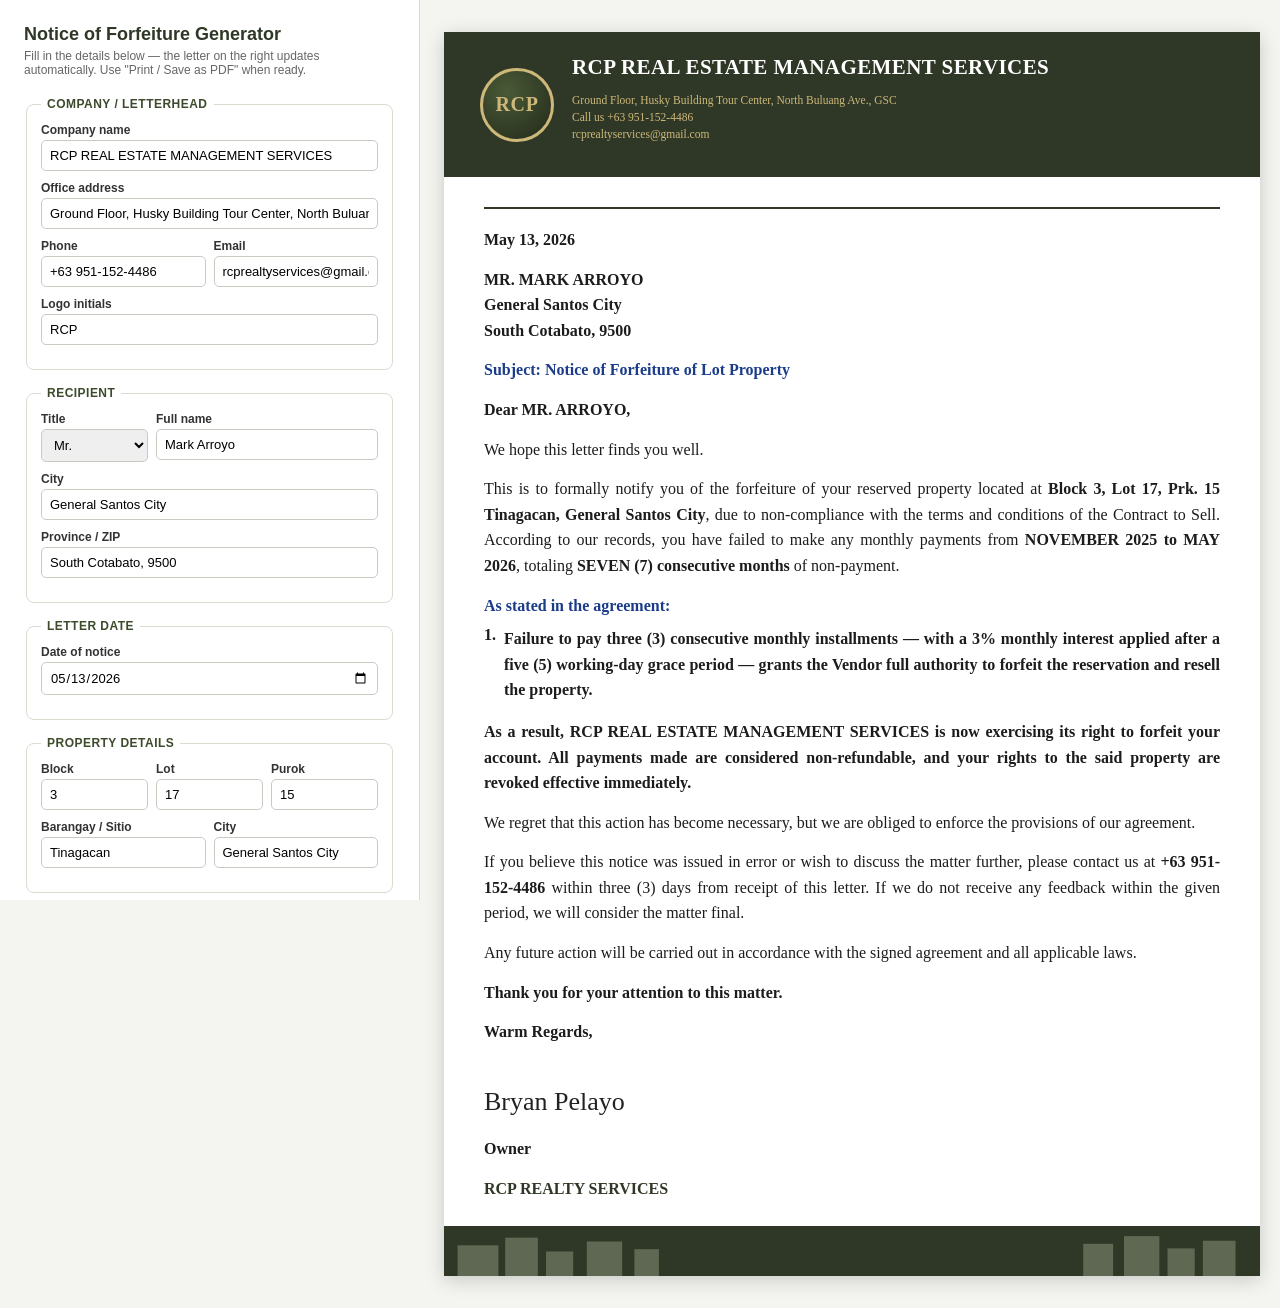
==== index.html @ c997c7ce "Add forfeiture notice generator app Single-file HTML app that reproduces the RCP forfeiture notice l" ====
<!DOCTYPE html>
<html lang="en">
<head>
<meta charset="UTF-8" />
<meta name="viewport" content="width=device-width, initial-scale=1.0" />
<title>Notice of Forfeiture Generator — RCP Real Estate Management Services</title>
<style>
  :root{
    --green-dark:#2f3826;
    --green-mid:#3d4a2c;
    --gold:#cdb87a;
    --navy:#1a3c8a;
    --paper:#ffffff;
    --ink:#1c1c1c;
    --panel-bg:#f4f5f0;
    --border:#d9dccf;
  }
  *{box-sizing:border-box;}
  body{
    margin:0;
    font-family:Georgia, 'Times New Roman', serif;
    background:var(--panel-bg);
    color:var(--ink);
  }
  .app{
    display:flex;
    min-height:100vh;
    align-items:flex-start;
  }
  /* ---------- FORM PANEL ---------- */
  .form-panel{
    width:420px;
    flex-shrink:0;
    background:#fff;
    border-right:1px solid var(--border);
    padding:24px;
    height:100vh;
    overflow-y:auto;
    position:sticky;
    top:0;
    font-family:-apple-system, BlinkMacSystemFont, 'Segoe UI', Roboto, sans-serif;
  }
  .form-panel h1{
    font-size:18px;
    margin:0 0 4px;
    color:var(--green-dark);
  }
  .form-panel .subtitle{
    font-size:12px;
    color:#666;
    margin:0 0 20px;
  }
  fieldset{
    border:1px solid var(--border);
    border-radius:8px;
    margin-bottom:16px;
    padding:12px 14px 14px;
  }
  legend{
    font-size:12px;
    font-weight:700;
    text-transform:uppercase;
    letter-spacing:.04em;
    color:var(--green-mid);
    padding:0 6px;
  }
  .field{
    margin-bottom:10px;
  }
  .field label{
    display:block;
    font-size:12px;
    font-weight:600;
    margin-bottom:3px;
    color:#333;
  }
  .field input, .field select{
    width:100%;
    padding:7px 8px;
    font-size:13px;
    border:1px solid #c9cbc3;
    border-radius:5px;
    font-family:inherit;
  }
  .row2{
    display:grid;
    grid-template-columns:1fr 1fr;
    gap:8px;
  }
  .row3{
    display:grid;
    grid-template-columns:1fr 1fr 1fr;
    gap:8px;
  }
  .calc-note{
    font-size:11.5px;
    color:var(--navy);
    background:#eef1fb;
    border:1px solid #c9d3f2;
    border-radius:6px;
    padding:6px 8px;
    margin-top:2px;
  }
  .actions{
    display:flex;
    gap:8px;
    flex-wrap:wrap;
    margin-top:8px;
  }
  button{
    font-family:inherit;
    font-size:13px;
    font-weight:600;
    padding:9px 14px;
    border-radius:6px;
    border:1px solid var(--green-dark);
    cursor:pointer;
  }
  #printBtn{
    background:var(--green-dark);
    color:#fff;
    flex:1 1 auto;
  }
  #printBtn:hover{ background:var(--green-mid); }
  #resetBtn, #clearBtn{
    background:#fff;
    color:var(--green-dark);
  }
  .autosave-note{
    font-size:11px;
    color:#888;
    margin-top:10px;
  }
  .legal-note{
    font-size:11px;
    color:#8a6d00;
    background:#fff8e1;
    border:1px solid #f0e0a0;
    border-radius:6px;
    padding:8px 10px;
    margin-top:16px;
    line-height:1.4;
  }

  /* ---------- PREVIEW PANEL ---------- */
  .preview-panel{
    flex:1;
    display:flex;
    justify-content:center;
    padding:32px 24px;
  }
  .letter{
    width:8.5in;
    max-width:100%;
    min-height:11in;
    background:var(--paper);
    box-shadow:0 4px 18px rgba(0,0,0,.18);
    display:flex;
    flex-direction:column;
  }
  .letter-header{
    background:var(--green-dark);
    color:#fff;
    padding:22px 36px;
    display:flex;
    align-items:center;
    gap:18px;
    -webkit-print-color-adjust:exact;
    print-color-adjust:exact;
  }
  .logo-badge{
    width:74px;
    height:74px;
    border-radius:50%;
    background:radial-gradient(circle at 35% 30%, #4a5a37, #22291a);
    border:3px solid var(--gold);
    display:flex;
    align-items:center;
    justify-content:center;
    flex-shrink:0;
    color:var(--gold);
    font-weight:700;
    font-size:20px;
    letter-spacing:.03em;
    -webkit-print-color-adjust:exact;
    print-color-adjust:exact;
  }
  .header-text .company-name{
    font-size:21px;
    font-weight:700;
    letter-spacing:.02em;
    line-height:1.25;
    margin:0 0 6px;
  }
  .header-text .company-meta{
    font-size:11.5px;
    color:var(--gold);
    line-height:1.5;
  }
  .letter-body{
    flex:1;
    padding:30px 40px 10px;
    border-bottom:4px solid var(--green-dark);
  }
  .rule{
    border:none;
    border-top:2px solid var(--green-dark);
    margin:0 0 18px;
  }
  .letter-date{
    font-weight:700;
    margin-bottom:16px;
  }
  .recipient-block{
    font-weight:700;
    margin-bottom:16px;
    line-height:1.5;
  }
  .subject-line{
    font-weight:700;
    color:var(--navy);
    margin-bottom:16px;
  }
  .salutation{
    font-weight:700;
    margin-bottom:14px;
  }
  .letter-body p{
    line-height:1.6;
    margin:0 0 14px;
    text-align:justify;
  }
  .letter-body p.bold{
    font-weight:700;
  }
  .letter-body .heading-line{
    font-weight:700;
    color:var(--navy);
    margin-bottom:8px;
  }
  .terms-item{
    display:flex;
    gap:8px;
    margin-bottom:16px;
  }
  .terms-item .num{
    font-weight:700;
  }
  .terms-item p{
    margin:0;
    font-weight:700;
    line-height:1.6;
    text-align:justify;
  }
  .closing{
    margin-top:10px;
  }
  .closing .warm{
    font-weight:700;
    margin-bottom:36px;
  }
  .sig-name{
    font-family:'Brush Script MT','Segoe Script',cursive;
    font-size:26px;
    margin-bottom:2px;
    color:#222;
  }
  .sig-title{
    font-weight:700;
  }
  .sig-company{
    font-weight:700;
    color:var(--green-dark);
  }
  .letter-footer{
    height:46px;
    background:var(--green-dark);
    position:relative;
    overflow:hidden;
    -webkit-print-color-adjust:exact;
    print-color-adjust:exact;
  }
  .letter-footer svg{
    position:absolute;
    bottom:0;
    left:0;
    width:100%;
    height:100%;
    opacity:.45;
  }

  mark{
    background:none;
    font-weight:700;
    color:inherit;
  }

  @media print{
    .form-panel{ display:none; }
    .preview-panel{ padding:0; }
    body{ background:#fff; }
    .letter{ box-shadow:none; width:auto; min-height:auto; }
    @page{ size: Letter; margin: 0; }
  }

  @media (max-width: 900px){
    .app{ flex-direction:column; }
    .form-panel{ width:100%; height:auto; position:relative; }
    .letter{ width:100%; }
  }
</style>
</head>
<body>
<div class="app">

  <!-- ============ FORM PANEL ============ -->
  <div class="form-panel">
    <h1>Notice of Forfeiture Generator</h1>
    <p class="subtitle">Fill in the details below — the letter on the right updates automatically. Use "Print / Save as PDF" when ready.</p>

    <form id="noticeForm" autocomplete="off">

      <fieldset>
        <legend>Company / Letterhead</legend>
        <div class="field">
          <label for="companyName">Company name</label>
          <input id="companyName" type="text" />
        </div>
        <div class="field">
          <label for="companyAddress">Office address</label>
          <input id="companyAddress" type="text" />
        </div>
        <div class="row2">
          <div class="field">
            <label for="companyPhone">Phone</label>
            <input id="companyPhone" type="text" />
          </div>
          <div class="field">
            <label for="companyEmail">Email</label>
            <input id="companyEmail" type="text" />
          </div>
        </div>
        <div class="field">
          <label for="logoInitials">Logo initials</label>
          <input id="logoInitials" type="text" maxlength="4" />
        </div>
      </fieldset>

      <fieldset>
        <legend>Recipient</legend>
        <div class="row3">
          <div class="field">
            <label for="recipientTitle">Title</label>
            <select id="recipientTitle">
              <option>Mr.</option>
              <option>Ms.</option>
              <option>Mrs.</option>
              <option>Engr.</option>
              <option>Atty.</option>
            </select>
          </div>
          <div class="field" style="grid-column:span 2;">
            <label for="recipientName">Full name</label>
            <input id="recipientName" type="text" placeholder="Mark Arroyo" />
          </div>
        </div>
        <div class="field">
          <label for="recipientCity">City</label>
          <input id="recipientCity" type="text" />
        </div>
        <div class="field">
          <label for="recipientProvince">Province / ZIP</label>
          <input id="recipientProvince" type="text" />
        </div>
      </fieldset>

      <fieldset>
        <legend>Letter date</legend>
        <div class="field">
          <label for="letterDate">Date of notice</label>
          <input id="letterDate" type="date" />
        </div>
      </fieldset>

      <fieldset>
        <legend>Property details</legend>
        <div class="row3">
          <div class="field">
            <label for="block">Block</label>
            <input id="block" type="text" />
          </div>
          <div class="field">
            <label for="lot">Lot</label>
            <input id="lot" type="text" />
          </div>
          <div class="field">
            <label for="purok">Purok</label>
            <input id="purok" type="text" />
          </div>
        </div>
        <div class="row2">
          <div class="field">
            <label for="barangay">Barangay / Sitio</label>
            <input id="barangay" type="text" />
          </div>
          <div class="field">
            <label for="propertyCity">City</label>
            <input id="propertyCity" type="text" />
          </div>
        </div>
      </fieldset>

      <fieldset>
        <legend>Non-payment period</legend>
        <div class="row2">
          <div class="field">
            <label for="delinqStart">First unpaid month</label>
            <input id="delinqStart" type="month" />
          </div>
          <div class="field">
            <label for="delinqEnd">Latest unpaid month</label>
            <input id="delinqEnd" type="month" />
          </div>
        </div>
        <div class="calc-note" id="calcNote">Months delayed will be calculated automatically.</div>
      </fieldset>

      <fieldset>
        <legend>Contract terms</legend>
        <div class="row3">
          <div class="field">
            <label for="installmentThreshold">Missed installments that trigger forfeiture</label>
            <input id="installmentThreshold" type="number" min="1" />
          </div>
          <div class="field">
            <label for="interestRate">Monthly interest (%)</label>
            <input id="interestRate" type="number" min="0" step="0.1" />
          </div>
          <div class="field">
            <label for="graceDays">Grace period (days)</label>
            <input id="graceDays" type="number" min="0" />
          </div>
        </div>
        <div class="field">
          <label for="contestDays">Days to contest notice after receipt</label>
          <input id="contestDays" type="number" min="0" />
        </div>
      </fieldset>

      <fieldset>
        <legend>Signatory</legend>
        <div class="field">
          <label for="signatoryName">Name</label>
          <input id="signatoryName" type="text" />
        </div>
        <div class="row2">
          <div class="field">
            <label for="signatoryTitle">Title</label>
            <input id="signatoryTitle" type="text" />
          </div>
          <div class="field">
            <label for="signatoryCompany">Signing for</label>
            <input id="signatoryCompany" type="text" />
          </div>
        </div>
      </fieldset>

    </form>

    <div class="actions">
      <button id="printBtn" type="button">Print / Save as PDF</button>
      <button id="resetBtn" type="button">Reset to sample</button>
      <button id="clearBtn" type="button">Clear draft</button>
    </div>
    <p class="autosave-note">Your entries are saved automatically in this browser (nothing is uploaded anywhere).</p>
    <p class="legal-note">This tool only formats the letter you already use. It is not legal advice — have counsel confirm the notice period and forfeiture terms comply with your Contract to Sell and applicable law (e.g. RA 6552) before sending.</p>
  </div>

  <!-- ============ PREVIEW PANEL ============ -->
  <div class="preview-panel">
    <div class="letter" id="letter">
      <div class="letter-header">
        <div class="logo-badge" id="outLogo">RCP</div>
        <div class="header-text">
          <p class="company-name" id="outCompanyName"></p>
          <p class="company-meta">
            <span id="outCompanyAddress"></span><br/>
            Call us <span id="outCompanyPhone"></span><br/>
            <span id="outCompanyEmail"></span>
          </p>
        </div>
      </div>

      <div class="letter-body">
        <hr class="rule" />
        <p class="letter-date" id="outDate"></p>

        <p class="recipient-block" id="outRecipientBlock"></p>

        <p class="subject-line">Subject: Notice of Forfeiture of Lot Property</p>

        <p class="salutation" id="outSalutation"></p>

        <p>We hope this letter finds you well.</p>

        <p id="outPara1"></p>

        <p class="heading-line">As stated in the agreement:</p>

        <div class="terms-item">
          <span class="num">1.</span>
          <p id="outTermsItem"></p>
        </div>

        <p class="bold" id="outPara2"></p>

        <p>We regret that this action has become necessary, but we are obliged to enforce the provisions of our agreement.</p>

        <p id="outPara3"></p>

        <p>Any future action will be carried out in accordance with the signed agreement and all applicable laws.</p>

        <p class="bold">Thank you for your attention to this matter.</p>

        <div class="closing">
          <p class="warm">Warm Regards,</p>
          <p class="sig-name" id="outSigName"></p>
          <p class="sig-title" id="outSigTitle"></p>
          <p class="sig-company" id="outSigCompany"></p>
        </div>
      </div>

      <div class="letter-footer">
        <svg viewBox="0 0 600 60" preserveAspectRatio="none">
          <rect x="10" y="20" width="30" height="40" fill="#9aa38a"/>
          <rect x="45" y="10" width="24" height="50" fill="#9aa38a"/>
          <rect x="75" y="28" width="20" height="32" fill="#9aa38a"/>
          <rect x="105" y="15" width="26" height="45" fill="#9aa38a"/>
          <rect x="140" y="25" width="18" height="35" fill="#9aa38a"/>
          <rect x="470" y="18" width="22" height="42" fill="#9aa38a"/>
          <rect x="500" y="8" width="26" height="52" fill="#9aa38a"/>
          <rect x="532" y="24" width="20" height="36" fill="#9aa38a"/>
          <rect x="558" y="14" width="24" height="46" fill="#9aa38a"/>
        </svg>
      </div>
    </div>
  </div>

</div>

<script>
(function(){
  const STORAGE_KEY = 'forfeitureNoticeDraft_v1';

  const SAMPLE = {
    companyName: 'RCP REAL ESTATE MANAGEMENT SERVICES',
    companyAddress: 'Ground Floor, Husky Building Tour Center, North Buluang Ave., GSC',
    companyPhone: '+63 951-152-4486',
    companyEmail: 'rcprealtyservices@gmail.com',
    logoInitials: 'RCP',
    recipientTitle: 'Mr.',
    recipientName: 'Mark Arroyo',
    recipientCity: 'General Santos City',
    recipientProvince: 'South Cotabato, 9500',
    letterDate: '2026-05-13',
    block: '3',
    lot: '17',
    purok: '15',
    barangay: 'Tinagacan',
    propertyCity: 'General Santos City',
    delinqStart: '2025-11',
    delinqEnd: '2026-05',
    installmentThreshold: 3,
    interestRate: 3,
    graceDays: 5,
    contestDays: 3,
    signatoryName: 'Bryan Pelayo',
    signatoryTitle: 'Owner',
    signatoryCompany: 'RCP Realty Services'
  };

  const fieldIds = Object.keys(SAMPLE);

  const ONES = ['zero','one','two','three','four','five','six','seven','eight','nine','ten',
    'eleven','twelve','thirteen','fourteen','fifteen','sixteen','seventeen','eighteen','nineteen'];
  const TENS = ['','','twenty','thirty','forty','fifty','sixty','seventy','eighty','ninety'];

  function numberToWords(n){
    n = Math.max(0, Math.round(Number(n) || 0));
    if (n < 20) return ONES[n];
    if (n < 100){
      const t = Math.floor(n/10), o = n%10;
      return TENS[t] + (o ? '-' + ONES[o] : '');
    }
    return String(n);
  }

  function monthYearLabel(monthValue){
    if (!monthValue) return '';
    const [y, m] = monthValue.split('-').map(Number);
    const d = new Date(y, m - 1, 1);
    return d.toLocaleDateString('en-US', { month: 'long', year: 'numeric' }).toUpperCase();
  }

  function monthsBetweenInclusive(startValue, endValue){
    if (!startValue || !endValue) return 0;
    const [sy, sm] = startValue.split('-').map(Number);
    const [ey, em] = endValue.split('-').map(Number);
    const diff = (ey * 12 + em) - (sy * 12 + sm) + 1;
    return diff > 0 ? diff : 0;
  }

  function formatLongDate(dateValue){
    if (!dateValue) return '';
    const [y, m, d] = dateValue.split('-').map(Number);
    const dt = new Date(y, m - 1, d);
    return dt.toLocaleDateString('en-US', { month: 'long', day: 'numeric', year: 'numeric' });
  }

  function getValues(){
    const v = {};
    fieldIds.forEach(id => {
      const el = document.getElementById(id);
      if (!el) return;
      v[id] = el.value;
    });
    return v;
  }

  function setValues(v){
    fieldIds.forEach(id => {
      const el = document.getElementById(id);
      if (!el) return;
      el.value = v[id] !== undefined && v[id] !== '' ? v[id] : SAMPLE[id];
    });
  }

  function saveDraft(){
    try{
      localStorage.setItem(STORAGE_KEY, JSON.stringify(getValues()));
    }catch(e){ /* storage unavailable, ignore */ }
  }

  function loadDraft(){
    try{
      const raw = localStorage.getItem(STORAGE_KEY);
      return raw ? JSON.parse(raw) : null;
    }catch(e){ return null; }
  }

  function render(){
    const v = getValues();

    const monthsCount = monthsBetweenInclusive(v.delinqStart, v.delinqEnd);
    const monthsWord = numberToWords(monthsCount).toUpperCase();
    const startLabel = monthYearLabel(v.delinqStart);
    const endLabel = monthYearLabel(v.delinqEnd);

    const installmentWord = numberToWords(v.installmentThreshold);
    const graceWord = numberToWords(v.graceDays);
    const contestWord = numberToWords(v.contestDays);

    const recipientFull = `${v.recipientTitle} ${v.recipientName}`.trim();
    const recipientLastName = (v.recipientName || '').trim().split(/\s+/).slice(-1)[0] || '';

    document.getElementById('outLogo').textContent = (v.logoInitials || 'RCP').toUpperCase();
    document.getElementById('outCompanyName').textContent = v.companyName;
    document.getElementById('outCompanyAddress').textContent = v.companyAddress;
    document.getElementById('outCompanyPhone').textContent = v.companyPhone;
    document.getElementById('outCompanyEmail').textContent = v.companyEmail;

    document.getElementById('outDate').textContent = formatLongDate(v.letterDate);

    document.getElementById('outRecipientBlock').innerHTML =
      `${recipientFull.toUpperCase()}<br/>${v.recipientCity}<br/>${v.recipientProvince}`;

    document.getElementById('outSalutation').textContent =
      `Dear ${v.recipientTitle.toUpperCase()} ${recipientLastName.toUpperCase()},`;

    document.getElementById('outPara1').innerHTML =
      `This is to formally notify you of the forfeiture of your reserved property located at ` +
      `<mark>Block ${v.block}, Lot ${v.lot}, Prk. ${v.purok} ${v.barangay}, ${v.propertyCity}</mark>, ` +
      `due to non-compliance with the terms and conditions of the Contract to Sell. According to our records, ` +
      `you have failed to make any monthly payments from <mark>${startLabel} to ${endLabel}</mark>, totaling ` +
      `<mark>${monthsWord} (${monthsCount}) consecutive months</mark> of non-payment.`;

    document.getElementById('outTermsItem').textContent =
      `Failure to pay ${installmentWord} (${v.installmentThreshold}) consecutive monthly installments ` +
      `— with a ${v.interestRate}% monthly interest applied after a ${graceWord} (${v.graceDays}) working-day grace period ` +
      `— grants the Vendor full authority to forfeit the reservation and resell the property.`;

    document.getElementById('outPara2').textContent =
      `As a result, ${v.companyName} is now exercising its right to forfeit your account. All payments made are ` +
      `considered non-refundable, and your rights to the said property are revoked effective immediately.`;

    document.getElementById('outPara3').innerHTML =
      `If you believe this notice was issued in error or wish to discuss the matter further, please contact us at ` +
      `<mark>${v.companyPhone}</mark> within ${contestWord} (${v.contestDays}) days from receipt of this letter. ` +
      `If we do not receive any feedback within the given period, we will consider the matter final.`;

    document.getElementById('outSigName').textContent = v.signatoryName;
    document.getElementById('outSigTitle').textContent = v.signatoryTitle;
    document.getElementById('outSigCompany').textContent = v.signatoryCompany.toUpperCase();

    if (monthsCount > 0 && v.delinqStart && v.delinqEnd){
      document.getElementById('calcNote').textContent =
        `= ${monthsWord.toUpperCase()} (${monthsCount}) consecutive month${monthsCount === 1 ? '' : 's'} of non-payment.`;
    } else {
      document.getElementById('calcNote').textContent = 'Months delayed will be calculated automatically.';
    }

    saveDraft();
  }

  function init(){
    const saved = loadDraft();
    setValues(saved || SAMPLE);
    render();

    document.getElementById('noticeForm').addEventListener('input', render);

    document.getElementById('printBtn').addEventListener('click', () => window.print());

    document.getElementById('resetBtn').addEventListener('click', () => {
      setValues(SAMPLE);
      render();
    });

    document.getElementById('clearBtn').addEventListener('click', () => {
      try{ localStorage.removeItem(STORAGE_KEY); }catch(e){}
      setValues(SAMPLE);
      render();
    });
  }

  document.addEventListener('DOMContentLoaded', init);
})();
</script>
</body>
</html>
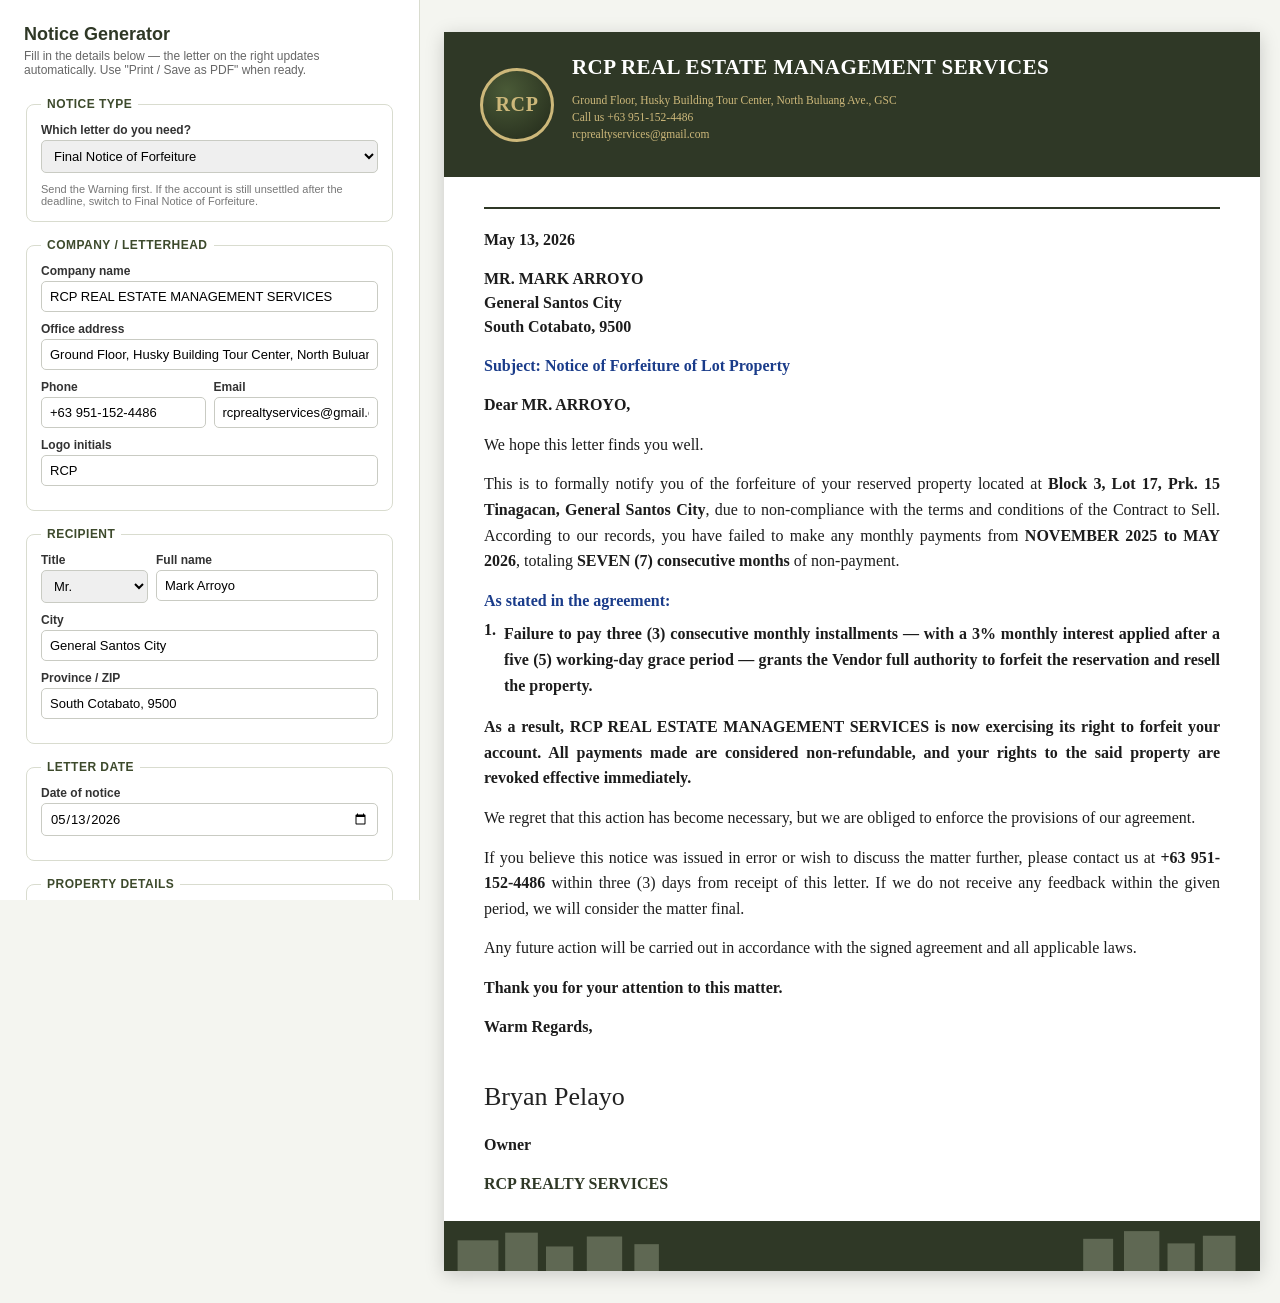
==== commit 9b1c5066: "Add Warning notice as a second letter type The app now supports two notice types via a dropdown: the" ====
--- a/index.html
+++ b/index.html
@@ -3,7 +3,7 @@
 <head>
 <meta charset="UTF-8" />
 <meta name="viewport" content="width=device-width, initial-scale=1.0" />
-<title>Notice of Forfeiture Generator — RCP Real Estate Management Services</title>
+<title>Notice Generator — RCP Real Estate Management Services</title>
 <style>
   :root{
     --green-dark:#2f3826;
@@ -56,6 +56,10 @@
     margin-bottom:16px;
     padding:12px 14px 14px;
   }
+  fieldset.type-warning{
+    border-color:#e3c98a;
+    background:#fffdf6;
+  }
   legend{
     font-size:12px;
     font-weight:700;
@@ -100,6 +104,11 @@
     border-radius:6px;
     padding:6px 8px;
     margin-top:2px;
+  }
+  .helper-note{
+    font-size:11px;
+    color:#777;
+    margin:2px 0 0;
   }
   .actions{
     display:flex;
@@ -207,33 +216,29 @@
     border-top:2px solid var(--green-dark);
     margin:0 0 18px;
   }
-  .letter-date{
-    font-weight:700;
-    margin-bottom:16px;
-  }
-  .recipient-block{
-    font-weight:700;
-    margin-bottom:16px;
-    line-height:1.5;
-  }
-  .subject-line{
-    font-weight:700;
-    color:var(--navy);
-    margin-bottom:16px;
-  }
-  .salutation{
-    font-weight:700;
-    margin-bottom:14px;
-  }
   .letter-body p{
     line-height:1.6;
     margin:0 0 14px;
     text-align:justify;
   }
+  .letter-body p.letter-date{
+    font-weight:700;
+  }
+  .letter-body p.recipient-block{
+    font-weight:700;
+    line-height:1.5;
+  }
+  .letter-body p.subject-line{
+    font-weight:700;
+    color:var(--navy);
+  }
+  .letter-body p.salutation{
+    font-weight:700;
+  }
   .letter-body p.bold{
     font-weight:700;
   }
-  .letter-body .heading-line{
+  .letter-body p.heading-line{
     font-weight:700;
     color:var(--navy);
     margin-bottom:8px;
@@ -315,10 +320,22 @@
 
   <!-- ============ FORM PANEL ============ -->
   <div class="form-panel">
-    <h1>Notice of Forfeiture Generator</h1>
+    <h1>Notice Generator</h1>
     <p class="subtitle">Fill in the details below — the letter on the right updates automatically. Use "Print / Save as PDF" when ready.</p>
 
     <form id="noticeForm" autocomplete="off">
+
+      <fieldset>
+        <legend>Notice type</legend>
+        <div class="field">
+          <label for="noticeType">Which letter do you need?</label>
+          <select id="noticeType">
+            <option value="warning">Warning — possible forfeiture (first notice)</option>
+            <option value="final">Final Notice of Forfeiture</option>
+          </select>
+        </div>
+        <p class="helper-note">Send the Warning first. If the account is still unsettled after the deadline, switch to Final Notice of Forfeiture.</p>
+      </fieldset>
 
       <fieldset>
         <legend>Company / Letterhead</legend>
@@ -425,6 +442,15 @@
         <div class="calc-note" id="calcNote">Months delayed will be calculated automatically.</div>
       </fieldset>
 
+      <fieldset id="warningFieldset" class="type-warning">
+        <legend>Warning notice — settlement deadline</legend>
+        <div class="field">
+          <label for="settleDeadline">Settle balance on or before</label>
+          <input id="settleDeadline" type="date" />
+        </div>
+        <p class="helper-note">Leave blank to default to the last day of the letter's month.</p>
+      </fieldset>
+
       <fieldset>
         <legend>Contract terms</legend>
         <div class="row3">
@@ -472,8 +498,8 @@
       <button id="resetBtn" type="button">Reset to sample</button>
       <button id="clearBtn" type="button">Clear draft</button>
     </div>
-    <p class="autosave-note">Your entries are saved automatically in this browser (nothing is uploaded anywhere).</p>
-    <p class="legal-note">This tool only formats the letter you already use. It is not legal advice — have counsel confirm the notice period and forfeiture terms comply with your Contract to Sell and applicable law (e.g. RA 6552) before sending.</p>
+    <p class="autosave-note">Your entries are saved automatically in this browser (nothing is uploaded anywhere). "Reset to sample" loads the example matching the notice type selected above.</p>
+    <p class="legal-note">This tool only formats the letter you already use. It is not legal advice — have counsel confirm the notice periods and forfeiture terms comply with your Contract to Sell and applicable law (e.g. RA 6552) before sending.</p>
   </div>
 
   <!-- ============ PREVIEW PANEL ============ -->
@@ -493,41 +519,7 @@
 
       <div class="letter-body">
         <hr class="rule" />
-        <p class="letter-date" id="outDate"></p>
-
-        <p class="recipient-block" id="outRecipientBlock"></p>
-
-        <p class="subject-line">Subject: Notice of Forfeiture of Lot Property</p>
-
-        <p class="salutation" id="outSalutation"></p>
-
-        <p>We hope this letter finds you well.</p>
-
-        <p id="outPara1"></p>
-
-        <p class="heading-line">As stated in the agreement:</p>
-
-        <div class="terms-item">
-          <span class="num">1.</span>
-          <p id="outTermsItem"></p>
-        </div>
-
-        <p class="bold" id="outPara2"></p>
-
-        <p>We regret that this action has become necessary, but we are obliged to enforce the provisions of our agreement.</p>
-
-        <p id="outPara3"></p>
-
-        <p>Any future action will be carried out in accordance with the signed agreement and all applicable laws.</p>
-
-        <p class="bold">Thank you for your attention to this matter.</p>
-
-        <div class="closing">
-          <p class="warm">Warm Regards,</p>
-          <p class="sig-name" id="outSigName"></p>
-          <p class="sig-title" id="outSigTitle"></p>
-          <p class="sig-company" id="outSigCompany"></p>
-        </div>
+        <div id="letterContent"></div>
       </div>
 
       <div class="letter-footer">
@@ -550,9 +542,10 @@
 
 <script>
 (function(){
-  const STORAGE_KEY = 'forfeitureNoticeDraft_v1';
-
-  const SAMPLE = {
+  const STORAGE_KEY = 'noticeGeneratorDraft_v2';
+
+  const SAMPLE_FINAL = {
+    noticeType: 'final',
     companyName: 'RCP REAL ESTATE MANAGEMENT SERVICES',
     companyAddress: 'Ground Floor, Husky Building Tour Center, North Buluang Ave., GSC',
     companyPhone: '+63 951-152-4486',
@@ -570,6 +563,7 @@
     propertyCity: 'General Santos City',
     delinqStart: '2025-11',
     delinqEnd: '2026-05',
+    settleDeadline: '',
     installmentThreshold: 3,
     interestRate: 3,
     graceDays: 5,
@@ -579,7 +573,36 @@
     signatoryCompany: 'RCP Realty Services'
   };
 
-  const fieldIds = Object.keys(SAMPLE);
+  const SAMPLE_WARNING = {
+    noticeType: 'warning',
+    companyName: 'RCP REAL ESTATE MANAGEMENT SERVICES',
+    companyAddress: 'Ground Floor, Husky Building Tour Center, North Buluang Ave., GSC',
+    companyPhone: '+63 951-152-4486',
+    companyEmail: 'rcprealtyservices@gmail.com',
+    logoInitials: 'RCP',
+    recipientTitle: 'Ms.',
+    recipientName: 'Precy Perez',
+    recipientCity: 'General Santos City',
+    recipientProvince: 'South Cotabato, 9500',
+    letterDate: '2026-03-19',
+    block: '1',
+    lot: '12',
+    purok: '10',
+    barangay: 'Tinagacan',
+    propertyCity: 'General Santos City',
+    delinqStart: '2025-07',
+    delinqEnd: '2026-03',
+    settleDeadline: '2026-03-31',
+    installmentThreshold: 3,
+    interestRate: 3,
+    graceDays: 5,
+    contestDays: 3,
+    signatoryName: 'Bryan Pelayo',
+    signatoryTitle: 'Owner',
+    signatoryCompany: 'RCP Realty Services'
+  };
+
+  const fieldIds = Object.keys(SAMPLE_FINAL);
 
   const ONES = ['zero','one','two','three','four','five','six','seven','eight','nine','ten',
     'eleven','twelve','thirteen','fourteen','fifteen','sixteen','seventeen','eighteen','nineteen'];
@@ -617,6 +640,19 @@
     return dt.toLocaleDateString('en-US', { month: 'long', day: 'numeric', year: 'numeric' });
   }
 
+  function lastDayOfMonthLabel(dateValue){
+    if (!dateValue) return '';
+    const [y, m] = dateValue.split('-').map(Number);
+    const dt = new Date(y, m, 0);
+    return dt.toLocaleDateString('en-US', { month: 'long', day: 'numeric', year: 'numeric' });
+  }
+
+  function escapeHtml(str){
+    return String(str || '').replace(/[&<>"']/g, ch => ({
+      '&':'&amp;', '<':'&lt;', '>':'&gt;', '"':'&quot;', "'":'&#39;'
+    }[ch]));
+  }
+
   function getValues(){
     const v = {};
     fieldIds.forEach(id => {
@@ -631,7 +667,8 @@
     fieldIds.forEach(id => {
       const el = document.getElementById(id);
       if (!el) return;
-      el.value = v[id] !== undefined && v[id] !== '' ? v[id] : SAMPLE[id];
+      const fallback = (v.noticeType === 'warning' ? SAMPLE_WARNING : SAMPLE_FINAL)[id];
+      el.value = v[id] !== undefined && v[id] !== '' ? v[id] : (fallback !== undefined ? fallback : '');
     });
   }
 
@@ -648,20 +685,107 @@
     }catch(e){ return null; }
   }
 
+  function toggleTypeFields(v){
+    document.getElementById('warningFieldset').style.display = v.noticeType === 'warning' ? '' : 'none';
+  }
+
+  function buildFinalBody(v, d){
+    return `
+      <p class="letter-date">${d.dateFormatted}</p>
+      <p class="recipient-block">${escapeHtml(d.recipientFull.toUpperCase())}<br/>${escapeHtml(v.recipientCity)}<br/>${escapeHtml(v.recipientProvince)}</p>
+      <p class="subject-line">Subject: Notice of Forfeiture of Lot Property</p>
+      <p class="salutation">Dear ${escapeHtml(v.recipientTitle.toUpperCase())} ${escapeHtml(d.recipientLastName.toUpperCase())},</p>
+      <p>We hope this letter finds you well.</p>
+      <p>This is to formally notify you of the forfeiture of your reserved property located at
+        <mark>Block ${escapeHtml(v.block)}, Lot ${escapeHtml(v.lot)}, Prk. ${escapeHtml(v.purok)} ${escapeHtml(v.barangay)}, ${escapeHtml(v.propertyCity)}</mark>,
+        due to non-compliance with the terms and conditions of the Contract to Sell. According to our records,
+        you have failed to make any monthly payments from <mark>${d.startLabel} to ${d.endLabel}</mark>, totaling
+        <mark>${d.monthsWord.toUpperCase()} (${d.monthsCount}) consecutive months</mark> of non-payment.</p>
+      <p class="heading-line">As stated in the agreement:</p>
+      <div class="terms-item">
+        <span class="num">1.</span>
+        <p>Failure to pay ${d.installmentWord} (${escapeHtml(String(v.installmentThreshold))}) consecutive monthly installments
+          — with a ${escapeHtml(String(v.interestRate))}% monthly interest applied after a ${d.graceWord} (${escapeHtml(String(v.graceDays))}) working-day grace period
+          — grants the Vendor full authority to forfeit the reservation and resell the property.</p>
+      </div>
+      <p class="bold">As a result, ${escapeHtml(v.companyName)} is now exercising its right to forfeit your account. All payments made are
+        considered non-refundable, and your rights to the said property are revoked effective immediately.</p>
+      <p>We regret that this action has become necessary, but we are obliged to enforce the provisions of our agreement.</p>
+      <p>If you believe this notice was issued in error or wish to discuss the matter further, please contact us at
+        <mark>${escapeHtml(v.companyPhone)}</mark> within ${d.contestWord} (${escapeHtml(String(v.contestDays))}) days from receipt of this letter.
+        If we do not receive any feedback within the given period, we will consider the matter final.</p>
+      <p>Any future action will be carried out in accordance with the signed agreement and all applicable laws.</p>
+      <p class="bold">Thank you for your attention to this matter.</p>
+      <div class="closing">
+        <p class="warm">Warm Regards,</p>
+        <p class="sig-name">${escapeHtml(v.signatoryName)}</p>
+        <p class="sig-title">${escapeHtml(v.signatoryTitle)}</p>
+        <p class="sig-company">${escapeHtml(v.signatoryCompany.toUpperCase())}</p>
+      </div>
+    `;
+  }
+
+  function buildWarningBody(v, d){
+    return `
+      <p class="letter-date">${d.dateFormatted}</p>
+      <p class="recipient-block">${escapeHtml(d.recipientFull)}<br/>${escapeHtml(v.recipientCity)}<br/>${escapeHtml(v.recipientProvince)}</p>
+      <p class="subject-line">Subject: Notice of Warning for Possible Forfeiture of Lot Property</p>
+      <p class="salutation">Dear ${escapeHtml(v.recipientTitle)} ${escapeHtml(d.recipientLastName)},</p>
+      <p>Greetings.</p>
+      <p>We hope this letter finds you well.</p>
+      <p class="bold" style="color:var(--navy)">This is to formally inform you of a warning regarding the possible forfeiture of your reserved property
+        located at Block ${escapeHtml(v.block)}, Lot ${escapeHtml(v.lot)}, Prk. ${escapeHtml(v.purok)} ${escapeHtml(v.barangay)}, ${escapeHtml(v.propertyCity)},
+        due to non-compliance with the terms and conditions stated in your Contract to Sell.</p>
+      <p class="bold" style="color:var(--navy)">Based on our records, there have been no monthly payments made from ${d.startLabel} to ${d.endLabel},
+        totaling ${d.monthsWord} (${d.monthsCount}) consecutive months of non-payment.</p>
+      <p class="heading-line">As stipulated in the agreement:</p>
+      <div class="terms-item">
+        <span class="num">1.</span>
+        <p>Failure to pay ${d.installmentWord} (${escapeHtml(String(v.installmentThreshold))}) consecutive monthly installments
+          — with a corresponding ${escapeHtml(String(v.interestRate))}% monthly interest applied after a ${d.graceWord} (${escapeHtml(String(v.graceDays))}) working-day grace period
+          — grants the Vendor the right to forfeit the reservation and resell the property.</p>
+      </div>
+      <p>In this regard, ${escapeHtml(v.companyName)} is issuing this notice as a formal warning and is respectfully encouraging you
+        to settle your outstanding balance on or before <mark>${d.deadlineFormatted}</mark> to update your account and avoid further action.</p>
+      <p>We regret that this step has become necessary; however, we are obliged to enforce the provisions of the agreement to maintain
+        fairness among all our clients. Should the account remain unsettled, we will be constrained to issue a Final Notice of Forfeiture
+        for the said property.</p>
+      <p>If you believe this notice has been issued in error or if you wish to discuss the matter further, you may contact us at
+        <mark>${escapeHtml(v.companyPhone)}</mark> within ${d.contestWord} (${escapeHtml(String(v.contestDays))}) days of receipt of this letter.
+        Otherwise, failure to respond within the given period will be taken as acknowledgment of this notice. Any further action will be
+        carried out in accordance with the signed agreement and all applicable laws. Thank you for your prompt attention to this matter.</p>
+      <p class="bold">Respectfully,<br/>${escapeHtml(v.companyName)}</p>
+      <div class="closing">
+        <p class="warm">Warm Regards,</p>
+        <p class="sig-name">${escapeHtml(v.signatoryName)}</p>
+        <p class="sig-title">${escapeHtml(v.signatoryTitle)}</p>
+        <p class="sig-company">${escapeHtml(v.signatoryCompany.toUpperCase())}</p>
+      </div>
+    `;
+  }
+
   function render(){
     const v = getValues();
+    toggleTypeFields(v);
 
     const monthsCount = monthsBetweenInclusive(v.delinqStart, v.delinqEnd);
     const monthsWord = numberToWords(monthsCount).toUpperCase();
     const startLabel = monthYearLabel(v.delinqStart);
     const endLabel = monthYearLabel(v.delinqEnd);
 
-    const installmentWord = numberToWords(v.installmentThreshold);
-    const graceWord = numberToWords(v.graceDays);
-    const contestWord = numberToWords(v.contestDays);
-
-    const recipientFull = `${v.recipientTitle} ${v.recipientName}`.trim();
-    const recipientLastName = (v.recipientName || '').trim().split(/\s+/).slice(-1)[0] || '';
+    const d = {
+      dateFormatted: formatLongDate(v.letterDate),
+      recipientFull: `${v.recipientTitle} ${v.recipientName}`.trim(),
+      recipientLastName: (v.recipientName || '').trim().split(/\s+/).slice(-1)[0] || '',
+      monthsCount,
+      monthsWord,
+      startLabel,
+      endLabel,
+      installmentWord: numberToWords(v.installmentThreshold),
+      graceWord: numberToWords(v.graceDays),
+      contestWord: numberToWords(v.contestDays),
+      deadlineFormatted: v.settleDeadline ? formatLongDate(v.settleDeadline) : lastDayOfMonthLabel(v.letterDate)
+    };
 
     document.getElementById('outLogo').textContent = (v.logoInitials || 'RCP').toUpperCase();
     document.getElementById('outCompanyName').textContent = v.companyName;
@@ -669,42 +793,12 @@
     document.getElementById('outCompanyPhone').textContent = v.companyPhone;
     document.getElementById('outCompanyEmail').textContent = v.companyEmail;
 
-    document.getElementById('outDate').textContent = formatLongDate(v.letterDate);
-
-    document.getElementById('outRecipientBlock').innerHTML =
-      `${recipientFull.toUpperCase()}<br/>${v.recipientCity}<br/>${v.recipientProvince}`;
-
-    document.getElementById('outSalutation').textContent =
-      `Dear ${v.recipientTitle.toUpperCase()} ${recipientLastName.toUpperCase()},`;
-
-    document.getElementById('outPara1').innerHTML =
-      `This is to formally notify you of the forfeiture of your reserved property located at ` +
-      `<mark>Block ${v.block}, Lot ${v.lot}, Prk. ${v.purok} ${v.barangay}, ${v.propertyCity}</mark>, ` +
-      `due to non-compliance with the terms and conditions of the Contract to Sell. According to our records, ` +
-      `you have failed to make any monthly payments from <mark>${startLabel} to ${endLabel}</mark>, totaling ` +
-      `<mark>${monthsWord} (${monthsCount}) consecutive months</mark> of non-payment.`;
-
-    document.getElementById('outTermsItem').textContent =
-      `Failure to pay ${installmentWord} (${v.installmentThreshold}) consecutive monthly installments ` +
-      `— with a ${v.interestRate}% monthly interest applied after a ${graceWord} (${v.graceDays}) working-day grace period ` +
-      `— grants the Vendor full authority to forfeit the reservation and resell the property.`;
-
-    document.getElementById('outPara2').textContent =
-      `As a result, ${v.companyName} is now exercising its right to forfeit your account. All payments made are ` +
-      `considered non-refundable, and your rights to the said property are revoked effective immediately.`;
-
-    document.getElementById('outPara3').innerHTML =
-      `If you believe this notice was issued in error or wish to discuss the matter further, please contact us at ` +
-      `<mark>${v.companyPhone}</mark> within ${contestWord} (${v.contestDays}) days from receipt of this letter. ` +
-      `If we do not receive any feedback within the given period, we will consider the matter final.`;
-
-    document.getElementById('outSigName').textContent = v.signatoryName;
-    document.getElementById('outSigTitle').textContent = v.signatoryTitle;
-    document.getElementById('outSigCompany').textContent = v.signatoryCompany.toUpperCase();
+    document.getElementById('letterContent').innerHTML =
+      v.noticeType === 'warning' ? buildWarningBody(v, d) : buildFinalBody(v, d);
 
     if (monthsCount > 0 && v.delinqStart && v.delinqEnd){
       document.getElementById('calcNote').textContent =
-        `= ${monthsWord.toUpperCase()} (${monthsCount}) consecutive month${monthsCount === 1 ? '' : 's'} of non-payment.`;
+        `= ${monthsWord} (${monthsCount}) consecutive month${monthsCount === 1 ? '' : 's'} of non-payment.`;
     } else {
       document.getElementById('calcNote').textContent = 'Months delayed will be calculated automatically.';
     }
@@ -714,7 +808,7 @@
 
   function init(){
     const saved = loadDraft();
-    setValues(saved || SAMPLE);
+    setValues(saved || SAMPLE_FINAL);
     render();
 
     document.getElementById('noticeForm').addEventListener('input', render);
@@ -722,13 +816,14 @@
     document.getElementById('printBtn').addEventListener('click', () => window.print());
 
     document.getElementById('resetBtn').addEventListener('click', () => {
-      setValues(SAMPLE);
+      const currentType = document.getElementById('noticeType').value;
+      setValues(currentType === 'warning' ? SAMPLE_WARNING : SAMPLE_FINAL);
       render();
     });
 
     document.getElementById('clearBtn').addEventListener('click', () => {
       try{ localStorage.removeItem(STORAGE_KEY); }catch(e){}
-      setValues(SAMPLE);
+      setValues(SAMPLE_FINAL);
       render();
     });
   }
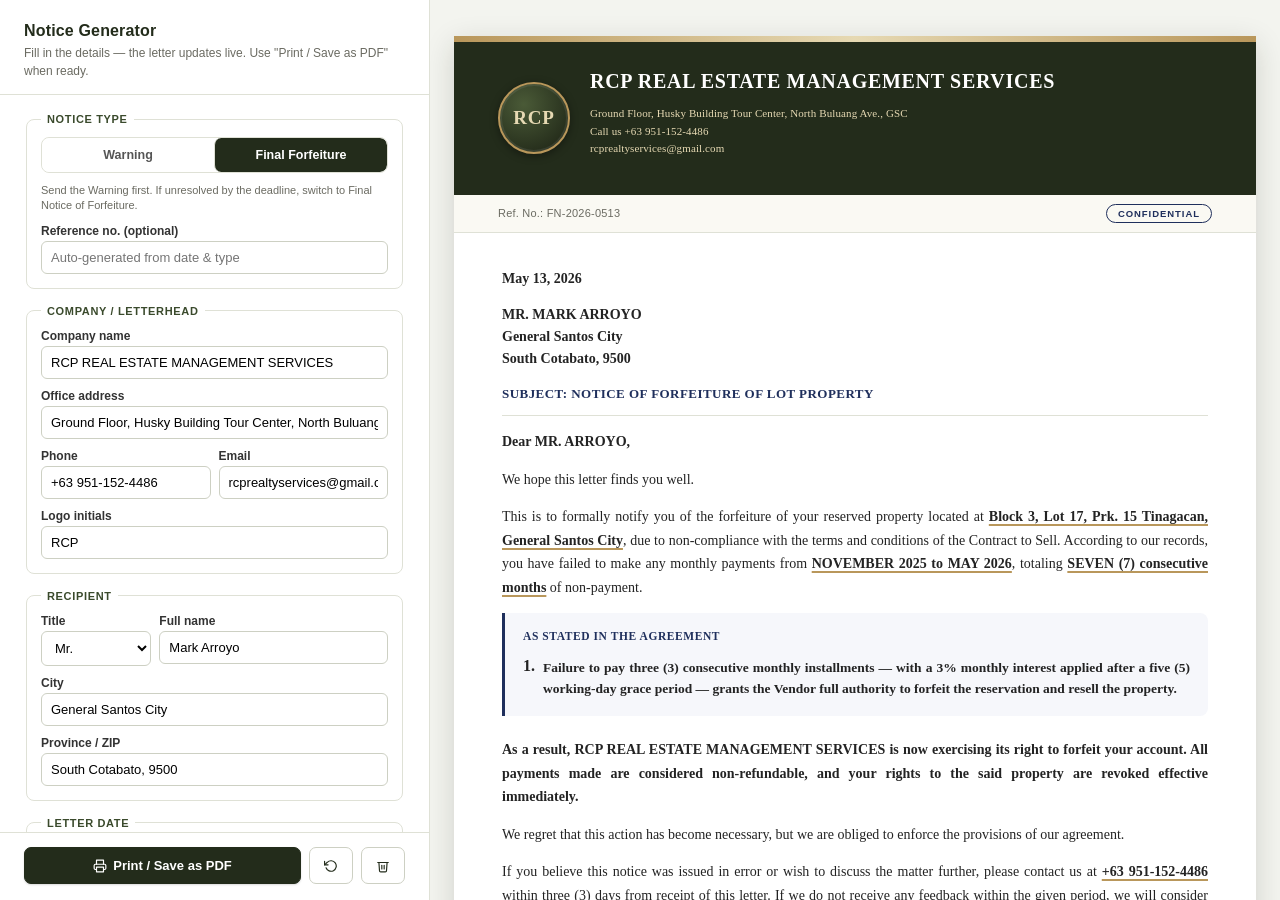
==== commit 72bd04b3: "Polish notice generator visual design Refine the letterhead into a more editorial, professional look" ====
--- a/index.html
+++ b/index.html
@@ -6,50 +6,87 @@
 <title>Notice Generator — RCP Real Estate Management Services</title>
 <style>
   :root{
-    --green-dark:#2f3826;
-    --green-mid:#3d4a2c;
-    --gold:#cdb87a;
-    --navy:#1a3c8a;
+    --green-dark:#232c1b;
+    --green-mid:#3a4a2c;
+    --gold:#b9975b;
+    --gold-light:#e6d9b3;
+    --navy:#1f2f5c;
+    --ink:#232323;
+    --muted:#6b6b62;
+    --panel-bg:#f3f4ef;
+    --border:#dfe1d6;
     --paper:#ffffff;
-    --ink:#1c1c1c;
-    --panel-bg:#f4f5f0;
-    --border:#d9dccf;
+    --callout-bg:#f6f7fb;
   }
   *{box-sizing:border-box;}
   body{
     margin:0;
-    font-family:Georgia, 'Times New Roman', serif;
+    font-family:Georgia, Cambria, 'Times New Roman', serif;
     background:var(--panel-bg);
     color:var(--ink);
   }
   .app{
     display:flex;
-    min-height:100vh;
-    align-items:flex-start;
-  }
+    height:100vh;
+    align-items:stretch;
+  }
+
   /* ---------- FORM PANEL ---------- */
   .form-panel{
-    width:420px;
+    width:430px;
     flex-shrink:0;
     background:#fff;
     border-right:1px solid var(--border);
-    padding:24px;
+    display:flex;
+    flex-direction:column;
     height:100vh;
-    overflow-y:auto;
-    position:sticky;
-    top:0;
     font-family:-apple-system, BlinkMacSystemFont, 'Segoe UI', Roboto, sans-serif;
   }
-  .form-panel h1{
-    font-size:18px;
+  .form-panel-header{
+    padding:22px 24px 14px;
+    border-bottom:1px solid var(--border);
+  }
+  .form-panel-header h1{
+    font-size:16px;
     margin:0 0 4px;
     color:var(--green-dark);
-  }
-  .form-panel .subtitle{
+    letter-spacing:.01em;
+  }
+  .form-panel-header .subtitle{
     font-size:12px;
-    color:#666;
-    margin:0 0 20px;
-  }
+    color:var(--muted);
+    margin:0;
+    line-height:1.5;
+  }
+  .form-scroll{
+    flex:1;
+    overflow-y:auto;
+    padding:18px 24px 24px;
+  }
+
+  .segmented{
+    display:flex;
+    border:1px solid var(--border);
+    border-radius:8px;
+    overflow:hidden;
+    margin-bottom:10px;
+  }
+  .seg-btn{
+    flex:1;
+    padding:10px 8px;
+    font-size:12.5px;
+    font-weight:600;
+    background:#fff;
+    border:none;
+    color:#555;
+    cursor:pointer;
+    transition:background .15s, color .15s;
+    font-family:inherit;
+  }
+  .seg-btn + .seg-btn{ border-left:1px solid var(--border); }
+  .seg-btn.active{ background:var(--green-dark); color:#fff; }
+  .seg-btn:not(.active):hover{ background:#f1f2ec; }
+
   fieldset{
     border:1px solid var(--border);
     border-radius:8px;
@@ -57,20 +94,19 @@
     padding:12px 14px 14px;
   }
   fieldset.type-warning{
-    border-color:#e3c98a;
+    border-color:var(--gold);
     background:#fffdf6;
   }
   legend{
-    font-size:12px;
+    font-size:11px;
     font-weight:700;
     text-transform:uppercase;
-    letter-spacing:.04em;
+    letter-spacing:.06em;
     color:var(--green-mid);
     padding:0 6px;
   }
-  .field{
-    margin-bottom:10px;
-  }
+  .field{ margin-bottom:10px; }
+  .field:last-child{ margin-bottom:0; }
   .field label{
     display:block;
     font-size:12px;
@@ -80,208 +116,251 @@
   }
   .field input, .field select{
     width:100%;
-    padding:7px 8px;
+    padding:8px 9px;
     font-size:13px;
-    border:1px solid #c9cbc3;
-    border-radius:5px;
+    border:1px solid #cdd0c3;
+    border-radius:6px;
     font-family:inherit;
-  }
-  .row2{
-    display:grid;
-    grid-template-columns:1fr 1fr;
-    gap:8px;
-  }
-  .row3{
-    display:grid;
-    grid-template-columns:1fr 1fr 1fr;
-    gap:8px;
-  }
+    background:#fff;
+    transition:border-color .15s, box-shadow .15s;
+  }
+  .field input:focus, .field select:focus{
+    outline:none;
+    border-color:var(--navy);
+    box-shadow:0 0 0 3px rgba(31,47,92,.12);
+  }
+  .field .hint{
+    font-size:10.5px;
+    color:var(--muted);
+    margin-top:3px;
+  }
+  .row2{ display:grid; grid-template-columns:1fr 1fr; gap:8px; }
+  .row3{ display:grid; grid-template-columns:1fr 1fr 1fr; gap:8px; }
   .calc-note{
     font-size:11.5px;
     color:var(--navy);
     background:#eef1fb;
     border:1px solid #c9d3f2;
     border-radius:6px;
-    padding:6px 8px;
+    padding:7px 9px;
     margin-top:2px;
   }
   .helper-note{
     font-size:11px;
-    color:#777;
+    color:var(--muted);
     margin:2px 0 0;
-  }
-  .actions{
-    display:flex;
-    gap:8px;
-    flex-wrap:wrap;
-    margin-top:8px;
-  }
+    line-height:1.4;
+  }
+
+  .form-actions-bar{
+    padding:14px 24px 16px;
+    border-top:1px solid var(--border);
+    background:#fff;
+  }
+  .actions{ display:flex; gap:8px; }
   button{
     font-family:inherit;
     font-size:13px;
     font-weight:600;
-    padding:9px 14px;
-    border-radius:6px;
+    padding:10px 14px;
+    border-radius:7px;
     border:1px solid var(--green-dark);
     cursor:pointer;
-  }
+    display:inline-flex;
+    align-items:center;
+    justify-content:center;
+    gap:6px;
+    transition:background .15s, box-shadow .15s, transform .05s;
+  }
+  button svg{ width:14px; height:14px; flex-shrink:0; }
   #printBtn{
     background:var(--green-dark);
     color:#fff;
     flex:1 1 auto;
+    box-shadow:0 1px 2px rgba(0,0,0,.15);
   }
   #printBtn:hover{ background:var(--green-mid); }
+  #printBtn:active{ transform:translateY(1px); }
   #resetBtn, #clearBtn{
     background:#fff;
     color:var(--green-dark);
-  }
+    border-color:#cdd0c3;
+  }
+  #resetBtn:hover, #clearBtn:hover{ background:#f4f5ef; border-color:var(--green-dark); }
   .autosave-note{
-    font-size:11px;
-    color:#888;
-    margin-top:10px;
+    font-size:10.5px;
+    color:#93938a;
+    margin:10px 0 0;
+    line-height:1.5;
   }
   .legal-note{
-    font-size:11px;
+    font-size:10.5px;
     color:#8a6d00;
     background:#fff8e1;
     border:1px solid #f0e0a0;
     border-radius:6px;
     padding:8px 10px;
-    margin-top:16px;
-    line-height:1.4;
+    margin-top:10px;
+    line-height:1.45;
   }
 
   /* ---------- PREVIEW PANEL ---------- */
   .preview-panel{
     flex:1;
+    overflow-y:auto;
     display:flex;
     justify-content:center;
-    padding:32px 24px;
+    padding:36px 24px;
   }
   .letter{
     width:8.5in;
     max-width:100%;
     min-height:11in;
+    height:fit-content;
     background:var(--paper);
-    box-shadow:0 4px 18px rgba(0,0,0,.18);
+    box-shadow:0 8px 28px rgba(30,35,20,.16), 0 1px 0 rgba(0,0,0,.04);
     display:flex;
     flex-direction:column;
+  }
+  .letter-accent{
+    height:6px;
+    background:linear-gradient(90deg, var(--gold) 0%, var(--gold-light) 50%, var(--gold) 100%);
+    -webkit-print-color-adjust:exact;
+    print-color-adjust:exact;
   }
   .letter-header{
     background:var(--green-dark);
     color:#fff;
-    padding:22px 36px;
+    padding:26px 44px;
     display:flex;
     align-items:center;
-    gap:18px;
+    gap:20px;
     -webkit-print-color-adjust:exact;
     print-color-adjust:exact;
   }
   .logo-badge{
-    width:74px;
-    height:74px;
+    width:72px;
+    height:72px;
     border-radius:50%;
-    background:radial-gradient(circle at 35% 30%, #4a5a37, #22291a);
-    border:3px solid var(--gold);
+    background:radial-gradient(circle at 35% 30%, #4a5a37, #1a2013);
+    border:2.5px solid var(--gold);
+    box-shadow:inset 0 0 0 2px rgba(255,255,255,.08), 0 2px 8px rgba(0,0,0,.4);
     display:flex;
     align-items:center;
     justify-content:center;
     flex-shrink:0;
-    color:var(--gold);
+    color:var(--gold-light);
     font-weight:700;
-    font-size:20px;
-    letter-spacing:.03em;
+    font-size:19px;
+    letter-spacing:.04em;
+    font-family:Georgia, serif;
     -webkit-print-color-adjust:exact;
     print-color-adjust:exact;
   }
   .header-text .company-name{
-    font-size:21px;
+    font-size:20px;
     font-weight:700;
+    letter-spacing:.035em;
+    line-height:1.3;
+    margin:0 0 7px;
+  }
+  .header-text .company-meta{
+    font-size:11px;
+    color:var(--gold-light);
+    line-height:1.6;
+    letter-spacing:.01em;
+  }
+  .letter-meta{
+    display:flex;
+    justify-content:space-between;
+    align-items:center;
+    padding:9px 44px;
+    background:#faf9f3;
+    border-bottom:1px solid var(--border);
+    font-family:-apple-system, 'Segoe UI', sans-serif;
+    font-size:11px;
+    color:var(--muted);
     letter-spacing:.02em;
-    line-height:1.25;
-    margin:0 0 6px;
-  }
-  .header-text .company-meta{
-    font-size:11.5px;
-    color:var(--gold);
-    line-height:1.5;
+  }
+  .confidential-badge{
+    border:1px solid var(--navy);
+    color:var(--navy);
+    padding:3px 11px;
+    border-radius:20px;
+    font-weight:700;
+    font-size:9.5px;
+    letter-spacing:.1em;
+    text-transform:uppercase;
+    white-space:nowrap;
   }
   .letter-body{
     flex:1;
-    padding:30px 40px 10px;
-    border-bottom:4px solid var(--green-dark);
-  }
-  .rule{
-    border:none;
-    border-top:2px solid var(--green-dark);
-    margin:0 0 18px;
+    padding:34px 48px 12px;
   }
   .letter-body p{
-    line-height:1.6;
+    line-height:1.68;
     margin:0 0 14px;
     text-align:justify;
-  }
-  .letter-body p.letter-date{
-    font-weight:700;
-  }
-  .letter-body p.recipient-block{
-    font-weight:700;
-    line-height:1.5;
-  }
+    font-size:14px;
+  }
+  .letter-body p.letter-date{ font-weight:700; }
+  .letter-body p.recipient-block{ font-weight:700; line-height:1.55; }
   .letter-body p.subject-line{
     font-weight:700;
     color:var(--navy);
-  }
-  .letter-body p.salutation{
-    font-weight:700;
-  }
-  .letter-body p.bold{
-    font-weight:700;
-  }
-  .letter-body p.heading-line{
+    text-transform:uppercase;
+    letter-spacing:.035em;
+    font-size:13px;
+    padding-bottom:10px;
+    border-bottom:1px solid var(--border);
+  }
+  .letter-body p.salutation{ font-weight:700; }
+  .letter-body p.bold{ font-weight:700; }
+
+  .clause-box{
+    border-left:3px solid var(--navy);
+    background:var(--callout-bg);
+    padding:14px 18px 16px;
+    border-radius:0 8px 8px 0;
+    margin:2px 0 22px;
+    -webkit-print-color-adjust:exact;
+    print-color-adjust:exact;
+  }
+  .clause-box .heading-line{
     font-weight:700;
     color:var(--navy);
-    margin-bottom:8px;
-  }
-  .terms-item{
-    display:flex;
-    gap:8px;
-    margin-bottom:16px;
-  }
-  .terms-item .num{
-    font-weight:700;
-  }
+    text-transform:uppercase;
+    letter-spacing:.05em;
+    font-size:11.5px;
+    margin:0 0 10px;
+  }
+  .terms-item{ display:flex; gap:8px; }
+  .terms-item .num{ font-weight:700; }
   .terms-item p{
     margin:0;
     font-weight:700;
-    line-height:1.6;
+    line-height:1.62;
     text-align:justify;
-  }
-  .closing{
-    margin-top:10px;
-  }
-  .closing .warm{
-    font-weight:700;
-    margin-bottom:36px;
-  }
+    font-size:13.5px;
+  }
+
+  .closing{ margin-top:8px; }
+  .closing .warm{ font-weight:700; margin-bottom:34px; }
   .sig-name{
     font-family:'Brush Script MT','Segoe Script',cursive;
-    font-size:26px;
+    font-size:27px;
     margin-bottom:2px;
     color:#222;
   }
-  .sig-title{
-    font-weight:700;
-  }
-  .sig-company{
-    font-weight:700;
-    color:var(--green-dark);
-  }
+  .sig-title{ font-weight:700; font-size:13.5px; }
+  .sig-company{ font-weight:700; color:var(--green-dark); font-size:13.5px; letter-spacing:.02em; }
+
   .letter-footer{
-    height:46px;
+    height:44px;
     background:var(--green-dark);
     position:relative;
     overflow:hidden;
+    border-top:2px solid var(--gold);
     -webkit-print-color-adjust:exact;
     print-color-adjust:exact;
   }
@@ -291,26 +370,30 @@
     left:0;
     width:100%;
     height:100%;
-    opacity:.45;
   }
 
   mark{
     background:none;
     font-weight:700;
     color:inherit;
+    text-decoration:underline;
+    text-decoration-color:var(--gold);
+    text-decoration-thickness:2px;
+    text-underline-offset:3px;
   }
 
   @media print{
     .form-panel{ display:none; }
-    .preview-panel{ padding:0; }
+    .preview-panel{ padding:0; overflow:visible; }
     body{ background:#fff; }
     .letter{ box-shadow:none; width:auto; min-height:auto; }
     @page{ size: Letter; margin: 0; }
   }
 
   @media (max-width: 900px){
-    .app{ flex-direction:column; }
-    .form-panel{ width:100%; height:auto; position:relative; }
+    .app{ flex-direction:column; height:auto; }
+    .form-panel{ width:100%; height:auto; }
+    .form-scroll{ max-height:60vh; }
     .letter{ width:100%; }
   }
 </style>
@@ -320,191 +403,211 @@
 
   <!-- ============ FORM PANEL ============ -->
   <div class="form-panel">
-    <h1>Notice Generator</h1>
-    <p class="subtitle">Fill in the details below — the letter on the right updates automatically. Use "Print / Save as PDF" when ready.</p>
-
-    <form id="noticeForm" autocomplete="off">
-
-      <fieldset>
-        <legend>Notice type</legend>
-        <div class="field">
-          <label for="noticeType">Which letter do you need?</label>
-          <select id="noticeType">
-            <option value="warning">Warning — possible forfeiture (first notice)</option>
-            <option value="final">Final Notice of Forfeiture</option>
+    <div class="form-panel-header">
+      <h1>Notice Generator</h1>
+      <p class="subtitle">Fill in the details — the letter updates live. Use "Print / Save as PDF" when ready.</p>
+    </div>
+
+    <div class="form-scroll">
+      <form id="noticeForm" autocomplete="off">
+
+        <fieldset>
+          <legend>Notice type</legend>
+          <div class="segmented" id="typeSegmented">
+            <button type="button" class="seg-btn" data-value="warning">Warning</button>
+            <button type="button" class="seg-btn" data-value="final">Final Forfeiture</button>
+          </div>
+          <select id="noticeType" style="display:none">
+            <option value="warning">Warning</option>
+            <option value="final">Final</option>
           </select>
-        </div>
-        <p class="helper-note">Send the Warning first. If the account is still unsettled after the deadline, switch to Final Notice of Forfeiture.</p>
-      </fieldset>
-
-      <fieldset>
-        <legend>Company / Letterhead</legend>
-        <div class="field">
-          <label for="companyName">Company name</label>
-          <input id="companyName" type="text" />
-        </div>
-        <div class="field">
-          <label for="companyAddress">Office address</label>
-          <input id="companyAddress" type="text" />
-        </div>
-        <div class="row2">
+          <p class="helper-note">Send the Warning first. If unresolved by the deadline, switch to Final Notice of Forfeiture.</p>
+          <div class="field" style="margin-top:10px;">
+            <label for="referenceNo">Reference no. (optional)</label>
+            <input id="referenceNo" type="text" placeholder="Auto-generated from date &amp; type" />
+          </div>
+        </fieldset>
+
+        <fieldset>
+          <legend>Company / Letterhead</legend>
           <div class="field">
-            <label for="companyPhone">Phone</label>
-            <input id="companyPhone" type="text" />
+            <label for="companyName">Company name</label>
+            <input id="companyName" type="text" />
           </div>
           <div class="field">
-            <label for="companyEmail">Email</label>
-            <input id="companyEmail" type="text" />
-          </div>
-        </div>
-        <div class="field">
-          <label for="logoInitials">Logo initials</label>
-          <input id="logoInitials" type="text" maxlength="4" />
-        </div>
-      </fieldset>
-
-      <fieldset>
-        <legend>Recipient</legend>
-        <div class="row3">
+            <label for="companyAddress">Office address</label>
+            <input id="companyAddress" type="text" />
+          </div>
+          <div class="row2">
+            <div class="field">
+              <label for="companyPhone">Phone</label>
+              <input id="companyPhone" type="text" />
+            </div>
+            <div class="field">
+              <label for="companyEmail">Email</label>
+              <input id="companyEmail" type="text" />
+            </div>
+          </div>
           <div class="field">
-            <label for="recipientTitle">Title</label>
-            <select id="recipientTitle">
-              <option>Mr.</option>
-              <option>Ms.</option>
-              <option>Mrs.</option>
-              <option>Engr.</option>
-              <option>Atty.</option>
-            </select>
-          </div>
-          <div class="field" style="grid-column:span 2;">
-            <label for="recipientName">Full name</label>
-            <input id="recipientName" type="text" placeholder="Mark Arroyo" />
-          </div>
-        </div>
-        <div class="field">
-          <label for="recipientCity">City</label>
-          <input id="recipientCity" type="text" />
-        </div>
-        <div class="field">
-          <label for="recipientProvince">Province / ZIP</label>
-          <input id="recipientProvince" type="text" />
-        </div>
-      </fieldset>
-
-      <fieldset>
-        <legend>Letter date</legend>
-        <div class="field">
-          <label for="letterDate">Date of notice</label>
-          <input id="letterDate" type="date" />
-        </div>
-      </fieldset>
-
-      <fieldset>
-        <legend>Property details</legend>
-        <div class="row3">
+            <label for="logoInitials">Logo initials</label>
+            <input id="logoInitials" type="text" maxlength="4" />
+          </div>
+        </fieldset>
+
+        <fieldset>
+          <legend>Recipient</legend>
+          <div class="row3">
+            <div class="field">
+              <label for="recipientTitle">Title</label>
+              <select id="recipientTitle">
+                <option>Mr.</option>
+                <option>Ms.</option>
+                <option>Mrs.</option>
+                <option>Engr.</option>
+                <option>Atty.</option>
+              </select>
+            </div>
+            <div class="field" style="grid-column:span 2;">
+              <label for="recipientName">Full name</label>
+              <input id="recipientName" type="text" placeholder="Mark Arroyo" />
+            </div>
+          </div>
           <div class="field">
-            <label for="block">Block</label>
-            <input id="block" type="text" />
+            <label for="recipientCity">City</label>
+            <input id="recipientCity" type="text" />
           </div>
           <div class="field">
-            <label for="lot">Lot</label>
-            <input id="lot" type="text" />
-          </div>
+            <label for="recipientProvince">Province / ZIP</label>
+            <input id="recipientProvince" type="text" />
+          </div>
+        </fieldset>
+
+        <fieldset>
+          <legend>Letter date</legend>
           <div class="field">
-            <label for="purok">Purok</label>
-            <input id="purok" type="text" />
-          </div>
-        </div>
-        <div class="row2">
+            <label for="letterDate">Date of notice</label>
+            <input id="letterDate" type="date" />
+          </div>
+        </fieldset>
+
+        <fieldset>
+          <legend>Property details</legend>
+          <div class="row3">
+            <div class="field">
+              <label for="block">Block</label>
+              <input id="block" type="text" />
+            </div>
+            <div class="field">
+              <label for="lot">Lot</label>
+              <input id="lot" type="text" />
+            </div>
+            <div class="field">
+              <label for="purok">Purok</label>
+              <input id="purok" type="text" />
+            </div>
+          </div>
+          <div class="row2">
+            <div class="field">
+              <label for="barangay">Barangay / Sitio</label>
+              <input id="barangay" type="text" />
+            </div>
+            <div class="field">
+              <label for="propertyCity">City</label>
+              <input id="propertyCity" type="text" />
+            </div>
+          </div>
+        </fieldset>
+
+        <fieldset>
+          <legend>Non-payment period</legend>
+          <div class="row2">
+            <div class="field">
+              <label for="delinqStart">First unpaid month</label>
+              <input id="delinqStart" type="month" />
+            </div>
+            <div class="field">
+              <label for="delinqEnd">Latest unpaid month</label>
+              <input id="delinqEnd" type="month" />
+            </div>
+          </div>
+          <div class="calc-note" id="calcNote">Months delayed will be calculated automatically.</div>
+        </fieldset>
+
+        <fieldset id="warningFieldset" class="type-warning">
+          <legend>Warning notice — settlement deadline</legend>
           <div class="field">
-            <label for="barangay">Barangay / Sitio</label>
-            <input id="barangay" type="text" />
+            <label for="settleDeadline">Settle balance on or before</label>
+            <input id="settleDeadline" type="date" />
+          </div>
+          <p class="helper-note">Leave blank to default to the last day of the letter's month.</p>
+        </fieldset>
+
+        <fieldset>
+          <legend>Contract terms</legend>
+          <div class="row3">
+            <div class="field">
+              <label for="installmentThreshold">Missed installments that trigger forfeiture</label>
+              <input id="installmentThreshold" type="number" min="1" />
+            </div>
+            <div class="field">
+              <label for="interestRate">Monthly interest (%)</label>
+              <input id="interestRate" type="number" min="0" step="0.1" />
+            </div>
+            <div class="field">
+              <label for="graceDays">Grace period (days)</label>
+              <input id="graceDays" type="number" min="0" />
+            </div>
           </div>
           <div class="field">
-            <label for="propertyCity">City</label>
-            <input id="propertyCity" type="text" />
-          </div>
-        </div>
-      </fieldset>
-
-      <fieldset>
-        <legend>Non-payment period</legend>
-        <div class="row2">
+            <label for="contestDays">Days to contest notice after receipt</label>
+            <input id="contestDays" type="number" min="0" />
+          </div>
+        </fieldset>
+
+        <fieldset>
+          <legend>Signatory</legend>
           <div class="field">
-            <label for="delinqStart">First unpaid month</label>
-            <input id="delinqStart" type="month" />
-          </div>
-          <div class="field">
-            <label for="delinqEnd">Latest unpaid month</label>
-            <input id="delinqEnd" type="month" />
-          </div>
-        </div>
-        <div class="calc-note" id="calcNote">Months delayed will be calculated automatically.</div>
-      </fieldset>
-
-      <fieldset id="warningFieldset" class="type-warning">
-        <legend>Warning notice — settlement deadline</legend>
-        <div class="field">
-          <label for="settleDeadline">Settle balance on or before</label>
-          <input id="settleDeadline" type="date" />
-        </div>
-        <p class="helper-note">Leave blank to default to the last day of the letter's month.</p>
-      </fieldset>
-
-      <fieldset>
-        <legend>Contract terms</legend>
-        <div class="row3">
-          <div class="field">
-            <label for="installmentThreshold">Missed installments that trigger forfeiture</label>
-            <input id="installmentThreshold" type="number" min="1" />
-          </div>
-          <div class="field">
-            <label for="interestRate">Monthly interest (%)</label>
-            <input id="interestRate" type="number" min="0" step="0.1" />
-          </div>
-          <div class="field">
-            <label for="graceDays">Grace period (days)</label>
-            <input id="graceDays" type="number" min="0" />
-          </div>
-        </div>
-        <div class="field">
-          <label for="contestDays">Days to contest notice after receipt</label>
-          <input id="contestDays" type="number" min="0" />
-        </div>
-      </fieldset>
-
-      <fieldset>
-        <legend>Signatory</legend>
-        <div class="field">
-          <label for="signatoryName">Name</label>
-          <input id="signatoryName" type="text" />
-        </div>
-        <div class="row2">
-          <div class="field">
-            <label for="signatoryTitle">Title</label>
-            <input id="signatoryTitle" type="text" />
-          </div>
-          <div class="field">
-            <label for="signatoryCompany">Signing for</label>
-            <input id="signatoryCompany" type="text" />
-          </div>
-        </div>
-      </fieldset>
-
-    </form>
-
-    <div class="actions">
-      <button id="printBtn" type="button">Print / Save as PDF</button>
-      <button id="resetBtn" type="button">Reset to sample</button>
-      <button id="clearBtn" type="button">Clear draft</button>
+            <label for="signatoryName">Name</label>
+            <input id="signatoryName" type="text" />
+          </div>
+          <div class="row2">
+            <div class="field">
+              <label for="signatoryTitle">Title</label>
+              <input id="signatoryTitle" type="text" />
+            </div>
+            <div class="field">
+              <label for="signatoryCompany">Signing for</label>
+              <input id="signatoryCompany" type="text" />
+            </div>
+          </div>
+        </fieldset>
+
+      </form>
+
+      <p class="autosave-note">Entries are saved automatically in this browser only — nothing is uploaded anywhere.</p>
+      <p class="legal-note">This tool only formats the letter you already use. It is not legal advice — have counsel confirm the notice periods and forfeiture terms comply with your Contract to Sell and applicable law (e.g. RA 6552) before sending.</p>
     </div>
-    <p class="autosave-note">Your entries are saved automatically in this browser (nothing is uploaded anywhere). "Reset to sample" loads the example matching the notice type selected above.</p>
-    <p class="legal-note">This tool only formats the letter you already use. It is not legal advice — have counsel confirm the notice periods and forfeiture terms comply with your Contract to Sell and applicable law (e.g. RA 6552) before sending.</p>
+
+    <div class="form-actions-bar">
+      <div class="actions">
+        <button id="printBtn" type="button">
+          <svg viewBox="0 0 24 24" fill="none" stroke="currentColor" stroke-width="2" stroke-linecap="round" stroke-linejoin="round"><polyline points="6 9 6 2 18 2 18 9"/><path d="M6 18H4a2 2 0 0 1-2-2v-5a2 2 0 0 1 2-2h16a2 2 0 0 1 2 2v5a2 2 0 0 1-2 2h-2"/><rect x="6" y="14" width="12" height="8"/></svg>
+          Print / Save as PDF
+        </button>
+        <button id="resetBtn" type="button" title="Reset to sample">
+          <svg viewBox="0 0 24 24" fill="none" stroke="currentColor" stroke-width="2" stroke-linecap="round" stroke-linejoin="round"><polyline points="1 4 1 10 7 10"/><path d="M3.51 15a9 9 0 1 0 2.13-9.36L1 10"/></svg>
+        </button>
+        <button id="clearBtn" type="button" title="Clear draft">
+          <svg viewBox="0 0 24 24" fill="none" stroke="currentColor" stroke-width="2" stroke-linecap="round" stroke-linejoin="round"><polyline points="3 6 5 6 21 6"/><path d="M19 6l-1 14a2 2 0 0 1-2 2H8a2 2 0 0 1-2-2L5 6"/><path d="M10 11v6"/><path d="M14 11v6"/></svg>
+        </button>
+      </div>
+    </div>
   </div>
 
   <!-- ============ PREVIEW PANEL ============ -->
   <div class="preview-panel">
     <div class="letter" id="letter">
+      <div class="letter-accent"></div>
       <div class="letter-header">
         <div class="logo-badge" id="outLogo">RCP</div>
         <div class="header-text">
@@ -517,22 +620,26 @@
         </div>
       </div>
 
+      <div class="letter-meta">
+        <span id="outRefNo"></span>
+        <span class="confidential-badge">Confidential</span>
+      </div>
+
       <div class="letter-body">
-        <hr class="rule" />
         <div id="letterContent"></div>
       </div>
 
       <div class="letter-footer">
         <svg viewBox="0 0 600 60" preserveAspectRatio="none">
-          <rect x="10" y="20" width="30" height="40" fill="#9aa38a"/>
-          <rect x="45" y="10" width="24" height="50" fill="#9aa38a"/>
-          <rect x="75" y="28" width="20" height="32" fill="#9aa38a"/>
-          <rect x="105" y="15" width="26" height="45" fill="#9aa38a"/>
-          <rect x="140" y="25" width="18" height="35" fill="#9aa38a"/>
-          <rect x="470" y="18" width="22" height="42" fill="#9aa38a"/>
-          <rect x="500" y="8" width="26" height="52" fill="#9aa38a"/>
-          <rect x="532" y="24" width="20" height="36" fill="#9aa38a"/>
-          <rect x="558" y="14" width="24" height="46" fill="#9aa38a"/>
+          <rect x="10" y="20" width="30" height="40" fill="#8f9a7b" opacity="0.55"/>
+          <rect x="45" y="10" width="24" height="50" fill="#8f9a7b" opacity="0.55"/>
+          <rect x="75" y="28" width="20" height="32" fill="#8f9a7b" opacity="0.55"/>
+          <rect x="105" y="15" width="26" height="45" fill="#8f9a7b" opacity="0.55"/>
+          <rect x="140" y="25" width="18" height="35" fill="#8f9a7b" opacity="0.55"/>
+          <rect x="470" y="18" width="22" height="42" fill="#8f9a7b" opacity="0.55"/>
+          <rect x="500" y="8" width="26" height="52" fill="#8f9a7b" opacity="0.55"/>
+          <rect x="532" y="24" width="20" height="36" fill="#8f9a7b" opacity="0.55"/>
+          <rect x="558" y="14" width="24" height="46" fill="#8f9a7b" opacity="0.55"/>
         </svg>
       </div>
     </div>
@@ -542,10 +649,11 @@
 
 <script>
 (function(){
-  const STORAGE_KEY = 'noticeGeneratorDraft_v2';
+  const STORAGE_KEY = 'noticeGeneratorDraft_v3';
 
   const SAMPLE_FINAL = {
     noticeType: 'final',
+    referenceNo: '',
     companyName: 'RCP REAL ESTATE MANAGEMENT SERVICES',
     companyAddress: 'Ground Floor, Husky Building Tour Center, North Buluang Ave., GSC',
     companyPhone: '+63 951-152-4486',
@@ -575,6 +683,7 @@
 
   const SAMPLE_WARNING = {
     noticeType: 'warning',
+    referenceNo: '',
     companyName: 'RCP REAL ESTATE MANAGEMENT SERVICES',
     companyAddress: 'Ground Floor, Husky Building Tour Center, North Buluang Ave., GSC',
     companyPhone: '+63 951-152-4486',
@@ -647,6 +756,14 @@
     return dt.toLocaleDateString('en-US', { month: 'long', day: 'numeric', year: 'numeric' });
   }
 
+  function computeRefNo(v){
+    if (v.referenceNo) return v.referenceNo;
+    if (!v.letterDate) return '';
+    const [y, m, d] = v.letterDate.split('-');
+    const prefix = v.noticeType === 'warning' ? 'WN' : 'FN';
+    return `${prefix}-${y}-${m}${d}`;
+  }
+
   function escapeHtml(str){
     return String(str || '').replace(/[&<>"']/g, ch => ({
       '&':'&amp;', '<':'&lt;', '>':'&gt;', '"':'&quot;', "'":'&#39;'
@@ -670,6 +787,7 @@
       const fallback = (v.noticeType === 'warning' ? SAMPLE_WARNING : SAMPLE_FINAL)[id];
       el.value = v[id] !== undefined && v[id] !== '' ? v[id] : (fallback !== undefined ? fallback : '');
     });
+    syncSegmented();
   }
 
   function saveDraft(){
@@ -687,6 +805,13 @@
 
   function toggleTypeFields(v){
     document.getElementById('warningFieldset').style.display = v.noticeType === 'warning' ? '' : 'none';
+  }
+
+  function syncSegmented(){
+    const current = document.getElementById('noticeType').value;
+    document.querySelectorAll('#typeSegmented .seg-btn').forEach(btn => {
+      btn.classList.toggle('active', btn.dataset.value === current);
+    });
   }
 
   function buildFinalBody(v, d){
@@ -701,12 +826,14 @@
         due to non-compliance with the terms and conditions of the Contract to Sell. According to our records,
         you have failed to make any monthly payments from <mark>${d.startLabel} to ${d.endLabel}</mark>, totaling
         <mark>${d.monthsWord.toUpperCase()} (${d.monthsCount}) consecutive months</mark> of non-payment.</p>
-      <p class="heading-line">As stated in the agreement:</p>
-      <div class="terms-item">
-        <span class="num">1.</span>
-        <p>Failure to pay ${d.installmentWord} (${escapeHtml(String(v.installmentThreshold))}) consecutive monthly installments
-          — with a ${escapeHtml(String(v.interestRate))}% monthly interest applied after a ${d.graceWord} (${escapeHtml(String(v.graceDays))}) working-day grace period
-          — grants the Vendor full authority to forfeit the reservation and resell the property.</p>
+      <div class="clause-box">
+        <p class="heading-line">As stated in the agreement</p>
+        <div class="terms-item">
+          <span class="num">1.</span>
+          <p>Failure to pay ${d.installmentWord} (${escapeHtml(String(v.installmentThreshold))}) consecutive monthly installments
+            — with a ${escapeHtml(String(v.interestRate))}% monthly interest applied after a ${d.graceWord} (${escapeHtml(String(v.graceDays))}) working-day grace period
+            — grants the Vendor full authority to forfeit the reservation and resell the property.</p>
+        </div>
       </div>
       <p class="bold">As a result, ${escapeHtml(v.companyName)} is now exercising its right to forfeit your account. All payments made are
         considered non-refundable, and your rights to the said property are revoked effective immediately.</p>
@@ -738,12 +865,14 @@
         due to non-compliance with the terms and conditions stated in your Contract to Sell.</p>
       <p class="bold" style="color:var(--navy)">Based on our records, there have been no monthly payments made from ${d.startLabel} to ${d.endLabel},
         totaling ${d.monthsWord} (${d.monthsCount}) consecutive months of non-payment.</p>
-      <p class="heading-line">As stipulated in the agreement:</p>
-      <div class="terms-item">
-        <span class="num">1.</span>
-        <p>Failure to pay ${d.installmentWord} (${escapeHtml(String(v.installmentThreshold))}) consecutive monthly installments
-          — with a corresponding ${escapeHtml(String(v.interestRate))}% monthly interest applied after a ${d.graceWord} (${escapeHtml(String(v.graceDays))}) working-day grace period
-          — grants the Vendor the right to forfeit the reservation and resell the property.</p>
+      <div class="clause-box">
+        <p class="heading-line">As stipulated in the agreement</p>
+        <div class="terms-item">
+          <span class="num">1.</span>
+          <p>Failure to pay ${d.installmentWord} (${escapeHtml(String(v.installmentThreshold))}) consecutive monthly installments
+            — with a corresponding ${escapeHtml(String(v.interestRate))}% monthly interest applied after a ${d.graceWord} (${escapeHtml(String(v.graceDays))}) working-day grace period
+            — grants the Vendor the right to forfeit the reservation and resell the property.</p>
+        </div>
       </div>
       <p>In this regard, ${escapeHtml(v.companyName)} is issuing this notice as a formal warning and is respectfully encouraging you
         to settle your outstanding balance on or before <mark>${d.deadlineFormatted}</mark> to update your account and avoid further action.</p>
@@ -767,6 +896,7 @@
   function render(){
     const v = getValues();
     toggleTypeFields(v);
+    syncSegmented();
 
     const monthsCount = monthsBetweenInclusive(v.delinqStart, v.delinqEnd);
     const monthsWord = numberToWords(monthsCount).toUpperCase();
@@ -792,6 +922,7 @@
     document.getElementById('outCompanyAddress').textContent = v.companyAddress;
     document.getElementById('outCompanyPhone').textContent = v.companyPhone;
     document.getElementById('outCompanyEmail').textContent = v.companyEmail;
+    document.getElementById('outRefNo').textContent = `Ref. No.: ${computeRefNo(v)}`;
 
     document.getElementById('letterContent').innerHTML =
       v.noticeType === 'warning' ? buildWarningBody(v, d) : buildFinalBody(v, d);
@@ -806,12 +937,22 @@
     saveDraft();
   }
 
+  function setNoticeType(type){
+    document.getElementById('noticeType').value = type;
+    syncSegmented();
+    render();
+  }
+
   function init(){
     const saved = loadDraft();
     setValues(saved || SAMPLE_FINAL);
     render();
 
     document.getElementById('noticeForm').addEventListener('input', render);
+
+    document.querySelectorAll('#typeSegmented .seg-btn').forEach(btn => {
+      btn.addEventListener('click', () => setNoticeType(btn.dataset.value));
+    });
 
     document.getElementById('printBtn').addEventListener('click', () => window.print());
 
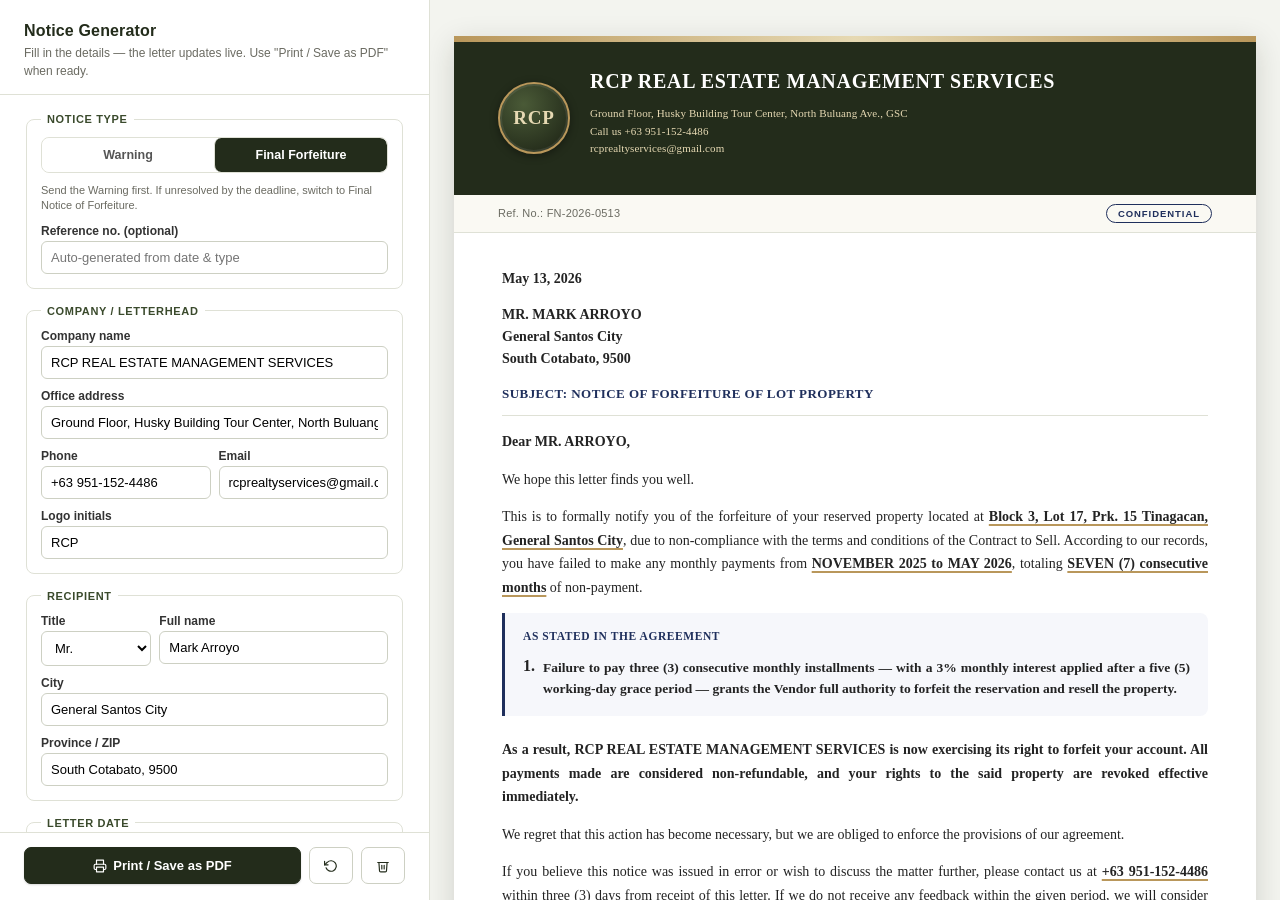
==== commit c181731e: "Match signature block to RCP letterhead sample Give the company name in the closing signature its ow" ====
--- a/index.html
+++ b/index.html
@@ -348,12 +348,38 @@
   .closing .warm{ font-weight:700; margin-bottom:34px; }
   .sig-name{
     font-family:'Brush Script MT','Segoe Script',cursive;
-    font-size:27px;
+    font-size:30px;
     margin-bottom:2px;
     color:#222;
   }
-  .sig-title{ font-weight:700; font-size:13.5px; }
-  .sig-company{ font-weight:700; color:var(--green-dark); font-size:13.5px; letter-spacing:.02em; }
+  .sig-title{ font-weight:700; font-size:13.5px; margin-bottom:2px; }
+  .brand-mark{
+    position:relative;
+    height:58px;
+    display:flex;
+    align-items:flex-end;
+    margin:2px 0 0;
+  }
+  .closing-skyline{
+    position:absolute;
+    left:-18%;
+    width:136%;
+    bottom:-2px;
+    height:56px;
+    z-index:0;
+    pointer-events:none;
+    -webkit-print-color-adjust:exact;
+    print-color-adjust:exact;
+  }
+  .sig-company{
+    position:relative;
+    z-index:1;
+    font-weight:700;
+    color:#9a9d90;
+    font-size:13px;
+    letter-spacing:.08em;
+    text-transform:uppercase;
+  }
 
   .letter-footer{
     height:44px;
@@ -763,6 +789,21 @@
     const prefix = v.noticeType === 'warning' ? 'WN' : 'FN';
     return `${prefix}-${y}-${m}${d}`;
   }
+
+  const SKYLINE_MARK = `<svg class="closing-skyline" viewBox="0 0 600 56" preserveAspectRatio="none" aria-hidden="true">
+    <rect x="6" y="18" width="26" height="38" fill="#aeb2a2"/>
+    <rect x="36" y="8" width="22" height="48" fill="#aeb2a2"/>
+    <rect x="62" y="24" width="18" height="32" fill="#aeb2a2"/>
+    <rect x="86" y="14" width="24" height="42" fill="#aeb2a2"/>
+    <rect x="116" y="26" width="16" height="30" fill="#aeb2a2"/>
+    <rect x="138" y="16" width="20" height="40" fill="#aeb2a2"/>
+    <rect x="440" y="20" width="18" height="36" fill="#aeb2a2"/>
+    <rect x="464" y="6" width="24" height="50" fill="#aeb2a2"/>
+    <rect x="494" y="22" width="18" height="34" fill="#aeb2a2"/>
+    <rect x="518" y="12" width="22" height="44" fill="#aeb2a2"/>
+    <rect x="546" y="24" width="16" height="32" fill="#aeb2a2"/>
+    <rect x="568" y="14" width="20" height="42" fill="#aeb2a2"/>
+  </svg>`;
 
   function escapeHtml(str){
     return String(str || '').replace(/[&<>"']/g, ch => ({
@@ -847,7 +888,10 @@
         <p class="warm">Warm Regards,</p>
         <p class="sig-name">${escapeHtml(v.signatoryName)}</p>
         <p class="sig-title">${escapeHtml(v.signatoryTitle)}</p>
-        <p class="sig-company">${escapeHtml(v.signatoryCompany.toUpperCase())}</p>
+        <div class="brand-mark">
+          ${SKYLINE_MARK}
+          <p class="sig-company">${escapeHtml(v.signatoryCompany.toUpperCase())}</p>
+        </div>
       </div>
     `;
   }
@@ -888,7 +932,10 @@
         <p class="warm">Warm Regards,</p>
         <p class="sig-name">${escapeHtml(v.signatoryName)}</p>
         <p class="sig-title">${escapeHtml(v.signatoryTitle)}</p>
-        <p class="sig-company">${escapeHtml(v.signatoryCompany.toUpperCase())}</p>
+        <div class="brand-mark">
+          ${SKYLINE_MARK}
+          <p class="sig-company">${escapeHtml(v.signatoryCompany.toUpperCase())}</p>
+        </div>
       </div>
     `;
   }
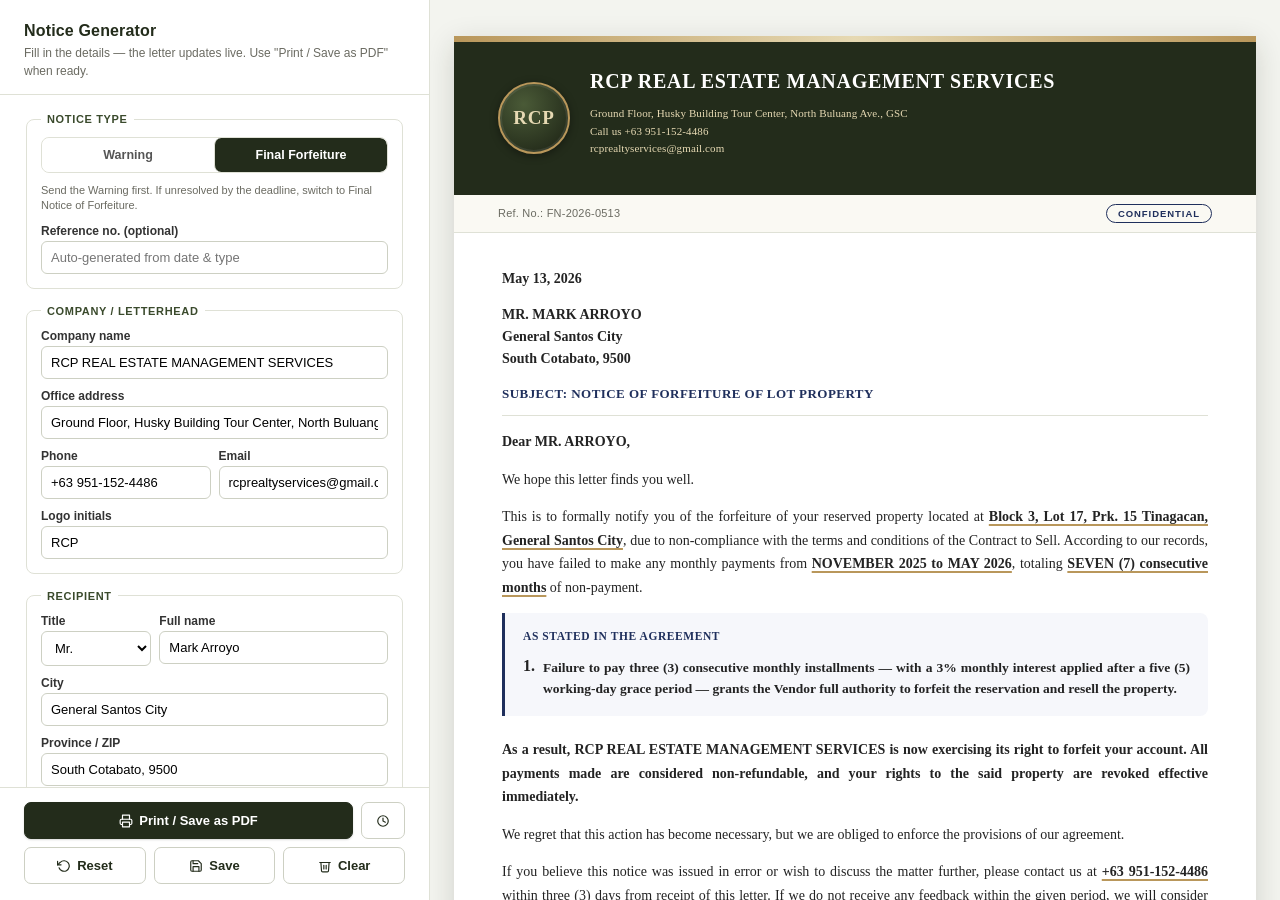
==== commit 3e1ecccc: "Enlarge signature and add notice history log Fix the signature name rendering at a tiny 14px instead" ====
--- a/index.html
+++ b/index.html
@@ -4,6 +4,9 @@
 <meta charset="UTF-8" />
 <meta name="viewport" content="width=device-width, initial-scale=1.0" />
 <title>Notice Generator — RCP Real Estate Management Services</title>
+<link rel="preconnect" href="https://fonts.googleapis.com">
+<link rel="preconnect" href="https://fonts.gstatic.com" crossorigin>
+<link href="https://fonts.googleapis.com/css2?family=Mrs+Saint+Delafield&family=Dancing+Script:wght@700&display=swap" rel="stylesheet">
 <style>
   :root{
     --green-dark:#232c1b;
@@ -181,12 +184,15 @@
   }
   #printBtn:hover{ background:var(--green-mid); }
   #printBtn:active{ transform:translateY(1px); }
-  #resetBtn, #clearBtn{
+  #resetBtn, #clearBtn, #historyBtn, #saveHistoryBtn{
     background:#fff;
     color:var(--green-dark);
     border-color:#cdd0c3;
   }
-  #resetBtn:hover, #clearBtn:hover{ background:#f4f5ef; border-color:var(--green-dark); }
+  #resetBtn:hover, #clearBtn:hover, #historyBtn:hover, #saveHistoryBtn:hover{ background:#f4f5ef; border-color:var(--green-dark); }
+  #historyBtn{ flex-shrink:0; }
+  .actions-row2{ display:flex; gap:8px; margin-top:8px; }
+  .actions-row2 button{ flex:1; }
   .autosave-note{
     font-size:10.5px;
     color:#93938a;
@@ -203,6 +209,167 @@
     margin-top:10px;
     line-height:1.45;
   }
+
+  /* ---------- HISTORY MODAL & TOAST ---------- */
+  .modal-overlay{
+    position:fixed;
+    inset:0;
+    background:rgba(20,22,15,.5);
+    display:none;
+    align-items:center;
+    justify-content:center;
+    z-index:50;
+    padding:24px;
+    font-family:-apple-system, BlinkMacSystemFont, 'Segoe UI', Roboto, sans-serif;
+  }
+  .modal-overlay.show{ display:flex; }
+  .modal{
+    background:#fff;
+    border-radius:12px;
+    width:600px;
+    max-width:100%;
+    max-height:80vh;
+    display:flex;
+    flex-direction:column;
+    box-shadow:0 20px 60px rgba(0,0,0,.3);
+  }
+  .modal-header{
+    display:flex;
+    justify-content:space-between;
+    align-items:center;
+    padding:16px 20px;
+    border-bottom:1px solid var(--border);
+  }
+  .modal-header h2{
+    font-size:15px;
+    margin:0;
+    color:var(--green-dark);
+    font-family:Georgia, serif;
+  }
+  .icon-btn-plain{
+    background:none;
+    border:none;
+    font-size:20px;
+    line-height:1;
+    cursor:pointer;
+    color:#888;
+    padding:2px 8px;
+    border-radius:4px;
+  }
+  .icon-btn-plain:hover{ background:#f1f2ec; color:#333; }
+  .modal-body{
+    overflow-y:auto;
+    padding:6px 10px;
+    flex:1;
+  }
+  .empty-state{
+    font-size:13px;
+    color:var(--muted);
+    text-align:center;
+    padding:36px 16px;
+    line-height:1.6;
+  }
+  .history-row{
+    display:flex;
+    align-items:center;
+    justify-content:space-between;
+    gap:10px;
+    padding:11px 10px;
+    border-radius:8px;
+  }
+  .history-row:hover{ background:#f7f8f3; }
+  .history-row + .history-row{ border-top:1px solid #eee; }
+  .history-row-main{ display:flex; align-items:center; gap:10px; min-width:0; }
+  .history-type-badge{
+    font-size:9.5px;
+    font-weight:700;
+    text-transform:uppercase;
+    letter-spacing:.05em;
+    padding:4px 9px;
+    border-radius:12px;
+    white-space:nowrap;
+    flex-shrink:0;
+  }
+  .history-type-badge.warning{ background:#fdf2d8; color:#8a6d00; border:1px solid #f0e0a0; }
+  .history-type-badge.final{ background:#eef1fb; color:var(--navy); border:1px solid #c9d3f2; }
+  .history-row-info{ min-width:0; }
+  .history-row-title{
+    font-size:13px;
+    font-weight:600;
+    margin:0;
+    color:#222;
+    white-space:nowrap;
+    overflow:hidden;
+    text-overflow:ellipsis;
+  }
+  .history-row-sub{
+    font-size:11px;
+    color:var(--muted);
+    margin:2px 0 0;
+    white-space:nowrap;
+    overflow:hidden;
+    text-overflow:ellipsis;
+  }
+  .history-row-actions{ display:flex; gap:6px; flex-shrink:0; }
+  .history-load-btn{
+    font-size:11.5px;
+    padding:6px 11px;
+    border-radius:6px;
+    border:1px solid var(--green-dark);
+    background:#fff;
+    color:var(--green-dark);
+    cursor:pointer;
+    font-weight:600;
+    font-family:inherit;
+  }
+  .history-load-btn:hover{ background:var(--green-dark); color:#fff; }
+  .history-delete-btn{
+    font-size:13px;
+    padding:5px 9px;
+    border-radius:6px;
+    border:1px solid #e3c9c9;
+    background:#fff;
+    color:#a33;
+    cursor:pointer;
+    font-family:inherit;
+  }
+  .history-delete-btn:hover{ background:#fdeded; }
+  .modal-footer{
+    display:flex;
+    justify-content:space-between;
+    align-items:center;
+    padding:12px 20px;
+    border-top:1px solid var(--border);
+  }
+  .modal-footer .helper-note{ margin:0; }
+  #clearHistoryBtn{
+    font-size:12px;
+    padding:8px 12px;
+    border-radius:6px;
+    border:1px solid #e3c9c9;
+    background:#fff;
+    color:#a33;
+  }
+  #clearHistoryBtn:hover{ background:#fdeded; }
+
+  .toast{
+    position:fixed;
+    bottom:22px;
+    left:50%;
+    transform:translateX(-50%) translateY(16px);
+    background:var(--green-dark);
+    color:#fff;
+    padding:10px 20px;
+    border-radius:8px;
+    font-size:12.5px;
+    font-family:-apple-system, BlinkMacSystemFont, 'Segoe UI', sans-serif;
+    opacity:0;
+    pointer-events:none;
+    transition:opacity .2s, transform .2s;
+    z-index:60;
+    box-shadow:0 6px 20px rgba(0,0,0,.25);
+  }
+  .toast.show{ opacity:1; transform:translateX(-50%) translateY(0); }
 
   /* ---------- PREVIEW PANEL ---------- */
   .preview-panel{
@@ -346,13 +513,15 @@
 
   .closing{ margin-top:8px; }
   .closing .warm{ font-weight:700; margin-bottom:34px; }
-  .sig-name{
-    font-family:'Brush Script MT','Segoe Script',cursive;
-    font-size:30px;
-    margin-bottom:2px;
-    color:#222;
-  }
-  .sig-title{ font-weight:700; font-size:13.5px; margin-bottom:2px; }
+  .letter-body p.sig-name{
+    font-family:'Mrs Saint Delafield','Dancing Script','Segoe Script','Brush Script MT','Lucida Handwriting',cursive;
+    font-style:italic;
+    font-size:52px;
+    line-height:1.1;
+    margin:0 0 8px;
+    color:var(--navy);
+  }
+  .letter-body p.sig-title{ font-weight:700; font-size:13.5px; margin-bottom:2px; }
   .brand-mark{
     position:relative;
     height:58px;
@@ -371,7 +540,7 @@
     -webkit-print-color-adjust:exact;
     print-color-adjust:exact;
   }
-  .sig-company{
+  .letter-body p.sig-company{
     position:relative;
     z-index:1;
     font-weight:700;
@@ -610,7 +779,7 @@
 
       </form>
 
-      <p class="autosave-note">Entries are saved automatically in this browser only — nothing is uploaded anywhere.</p>
+      <p class="autosave-note">Your current draft is saved automatically in this browser. Click "Save" to also keep this notice in your History log — nothing is ever uploaded anywhere.</p>
       <p class="legal-note">This tool only formats the letter you already use. It is not legal advice — have counsel confirm the notice periods and forfeiture terms comply with your Contract to Sell and applicable law (e.g. RA 6552) before sending.</p>
     </div>
 
@@ -620,15 +789,43 @@
           <svg viewBox="0 0 24 24" fill="none" stroke="currentColor" stroke-width="2" stroke-linecap="round" stroke-linejoin="round"><polyline points="6 9 6 2 18 2 18 9"/><path d="M6 18H4a2 2 0 0 1-2-2v-5a2 2 0 0 1 2-2h16a2 2 0 0 1 2 2v5a2 2 0 0 1-2 2h-2"/><rect x="6" y="14" width="12" height="8"/></svg>
           Print / Save as PDF
         </button>
+        <button id="historyBtn" type="button" title="View notice history">
+          <svg viewBox="0 0 24 24" fill="none" stroke="currentColor" stroke-width="2" stroke-linecap="round" stroke-linejoin="round"><circle cx="12" cy="12" r="9"/><polyline points="12 7 12 12 16 14"/></svg>
+        </button>
+      </div>
+      <div class="actions-row2">
         <button id="resetBtn" type="button" title="Reset to sample">
           <svg viewBox="0 0 24 24" fill="none" stroke="currentColor" stroke-width="2" stroke-linecap="round" stroke-linejoin="round"><polyline points="1 4 1 10 7 10"/><path d="M3.51 15a9 9 0 1 0 2.13-9.36L1 10"/></svg>
+          Reset
+        </button>
+        <button id="saveHistoryBtn" type="button" title="Save current notice to history">
+          <svg viewBox="0 0 24 24" fill="none" stroke="currentColor" stroke-width="2" stroke-linecap="round" stroke-linejoin="round"><path d="M19 21H5a2 2 0 0 1-2-2V5a2 2 0 0 1 2-2h11l5 5v11a2 2 0 0 1-2 2Z"/><polyline points="17 21 17 13 7 13 7 21"/><polyline points="7 3 7 8 15 8"/></svg>
+          Save
         </button>
         <button id="clearBtn" type="button" title="Clear draft">
           <svg viewBox="0 0 24 24" fill="none" stroke="currentColor" stroke-width="2" stroke-linecap="round" stroke-linejoin="round"><polyline points="3 6 5 6 21 6"/><path d="M19 6l-1 14a2 2 0 0 1-2 2H8a2 2 0 0 1-2-2L5 6"/><path d="M10 11v6"/><path d="M14 11v6"/></svg>
+          Clear
         </button>
       </div>
     </div>
   </div>
+
+  <!-- ============ HISTORY MODAL ============ -->
+  <div class="modal-overlay" id="historyModal">
+    <div class="modal">
+      <div class="modal-header">
+        <h2>Notice History</h2>
+        <button type="button" class="icon-btn-plain" id="closeHistoryBtn" aria-label="Close">&times;</button>
+      </div>
+      <div class="modal-body" id="historyList"></div>
+      <div class="modal-footer">
+        <span class="helper-note" id="historyCount"></span>
+        <button type="button" id="clearHistoryBtn">Clear all history</button>
+      </div>
+    </div>
+  </div>
+
+  <div class="toast" id="toast"></div>
 
   <!-- ============ PREVIEW PANEL ============ -->
   <div class="preview-panel">
@@ -676,6 +873,8 @@
 <script>
 (function(){
   const STORAGE_KEY = 'noticeGeneratorDraft_v3';
+  const HISTORY_KEY = 'noticeGeneratorHistory_v1';
+  const HISTORY_LIMIT = 200;
 
   const SAMPLE_FINAL = {
     noticeType: 'final',
@@ -842,6 +1041,84 @@
       const raw = localStorage.getItem(STORAGE_KEY);
       return raw ? JSON.parse(raw) : null;
     }catch(e){ return null; }
+  }
+
+  function loadHistory(){
+    try{
+      const raw = localStorage.getItem(HISTORY_KEY);
+      return raw ? JSON.parse(raw) : [];
+    }catch(e){ return []; }
+  }
+
+  function saveHistoryList(list){
+    try{ localStorage.setItem(HISTORY_KEY, JSON.stringify(list)); }catch(e){ /* ignore */ }
+  }
+
+  function showToast(message){
+    const toast = document.getElementById('toast');
+    toast.textContent = message;
+    toast.classList.add('show');
+    clearTimeout(showToast._timer);
+    showToast._timer = setTimeout(() => toast.classList.remove('show'), 2200);
+  }
+
+  function addHistoryEntry(){
+    const v = getValues();
+    const list = loadHistory();
+    list.unshift({
+      id: Date.now().toString(36) + Math.random().toString(36).slice(2, 6),
+      savedAt: new Date().toISOString(),
+      values: v
+    });
+    if (list.length > HISTORY_LIMIT) list.length = HISTORY_LIMIT;
+    saveHistoryList(list);
+    renderHistoryList();
+  }
+
+  function renderHistoryList(){
+    const list = loadHistory();
+    const countEl = document.getElementById('historyCount');
+    const container = document.getElementById('historyList');
+    countEl.textContent = `${list.length} saved notice${list.length === 1 ? '' : 's'}`;
+
+    if (!list.length){
+      container.innerHTML = '<p class="empty-state">No notices saved yet.<br/>Click "Save" to keep a record of this notice here before or after printing.</p>';
+      return;
+    }
+
+    container.innerHTML = list.map(entry => {
+      const v = entry.values;
+      const typeLabel = v.noticeType === 'warning' ? 'Warning' : 'Final Forfeiture';
+      const savedLabel = new Date(entry.savedAt).toLocaleString('en-US', {
+        month: 'short', day: 'numeric', year: 'numeric', hour: 'numeric', minute: '2-digit'
+      });
+      const title = `${v.recipientTitle} ${v.recipientName} — Blk ${v.block} Lot ${v.lot}`;
+      const sub = `Ref ${computeRefNo(v)} · Letter date ${formatLongDate(v.letterDate)} · Saved ${savedLabel}`;
+      return `
+        <div class="history-row">
+          <div class="history-row-main">
+            <span class="history-type-badge ${v.noticeType}">${escapeHtml(typeLabel)}</span>
+            <div class="history-row-info">
+              <p class="history-row-title">${escapeHtml(title)}</p>
+              <p class="history-row-sub">${escapeHtml(sub)}</p>
+            </div>
+          </div>
+          <div class="history-row-actions">
+            <button type="button" class="history-load-btn" data-id="${entry.id}">Load</button>
+            <button type="button" class="history-delete-btn" data-id="${entry.id}" aria-label="Delete">&times;</button>
+          </div>
+        </div>
+      `;
+    }).join('');
+  }
+
+  function openHistoryModal(){
+    renderHistoryList();
+    document.getElementById('historyModal').classList.add('show');
+  }
+
+  function closeHistoryModal(){
+    document.getElementById('historyModal').classList.remove('show');
   }
 
   function toggleTypeFields(v){
@@ -1014,6 +1291,52 @@
       setValues(SAMPLE_FINAL);
       render();
     });
+
+    document.getElementById('saveHistoryBtn').addEventListener('click', () => {
+      addHistoryEntry();
+      showToast('Saved to history ✓');
+    });
+
+    document.getElementById('historyBtn').addEventListener('click', openHistoryModal);
+    document.getElementById('closeHistoryBtn').addEventListener('click', closeHistoryModal);
+
+    document.getElementById('historyModal').addEventListener('click', (e) => {
+      if (e.target.id === 'historyModal') closeHistoryModal();
+    });
+
+    document.addEventListener('keydown', (e) => {
+      if (e.key === 'Escape') closeHistoryModal();
+    });
+
+    document.getElementById('historyList').addEventListener('click', (e) => {
+      const loadBtn = e.target.closest('.history-load-btn');
+      const deleteBtn = e.target.closest('.history-delete-btn');
+
+      if (loadBtn){
+        const list = loadHistory();
+        const entry = list.find(item => item.id === loadBtn.dataset.id);
+        if (entry){
+          setValues(entry.values);
+          render();
+          closeHistoryModal();
+          showToast('Notice loaded ✓');
+        }
+        return;
+      }
+
+      if (deleteBtn){
+        const list = loadHistory().filter(item => item.id !== deleteBtn.dataset.id);
+        saveHistoryList(list);
+        renderHistoryList();
+      }
+    });
+
+    document.getElementById('clearHistoryBtn').addEventListener('click', () => {
+      if (loadHistory().length && confirm('Delete all saved notice history? This cannot be undone.')){
+        saveHistoryList([]);
+        renderHistoryList();
+      }
+    });
   }
 
   document.addEventListener('DOMContentLoaded', init);
